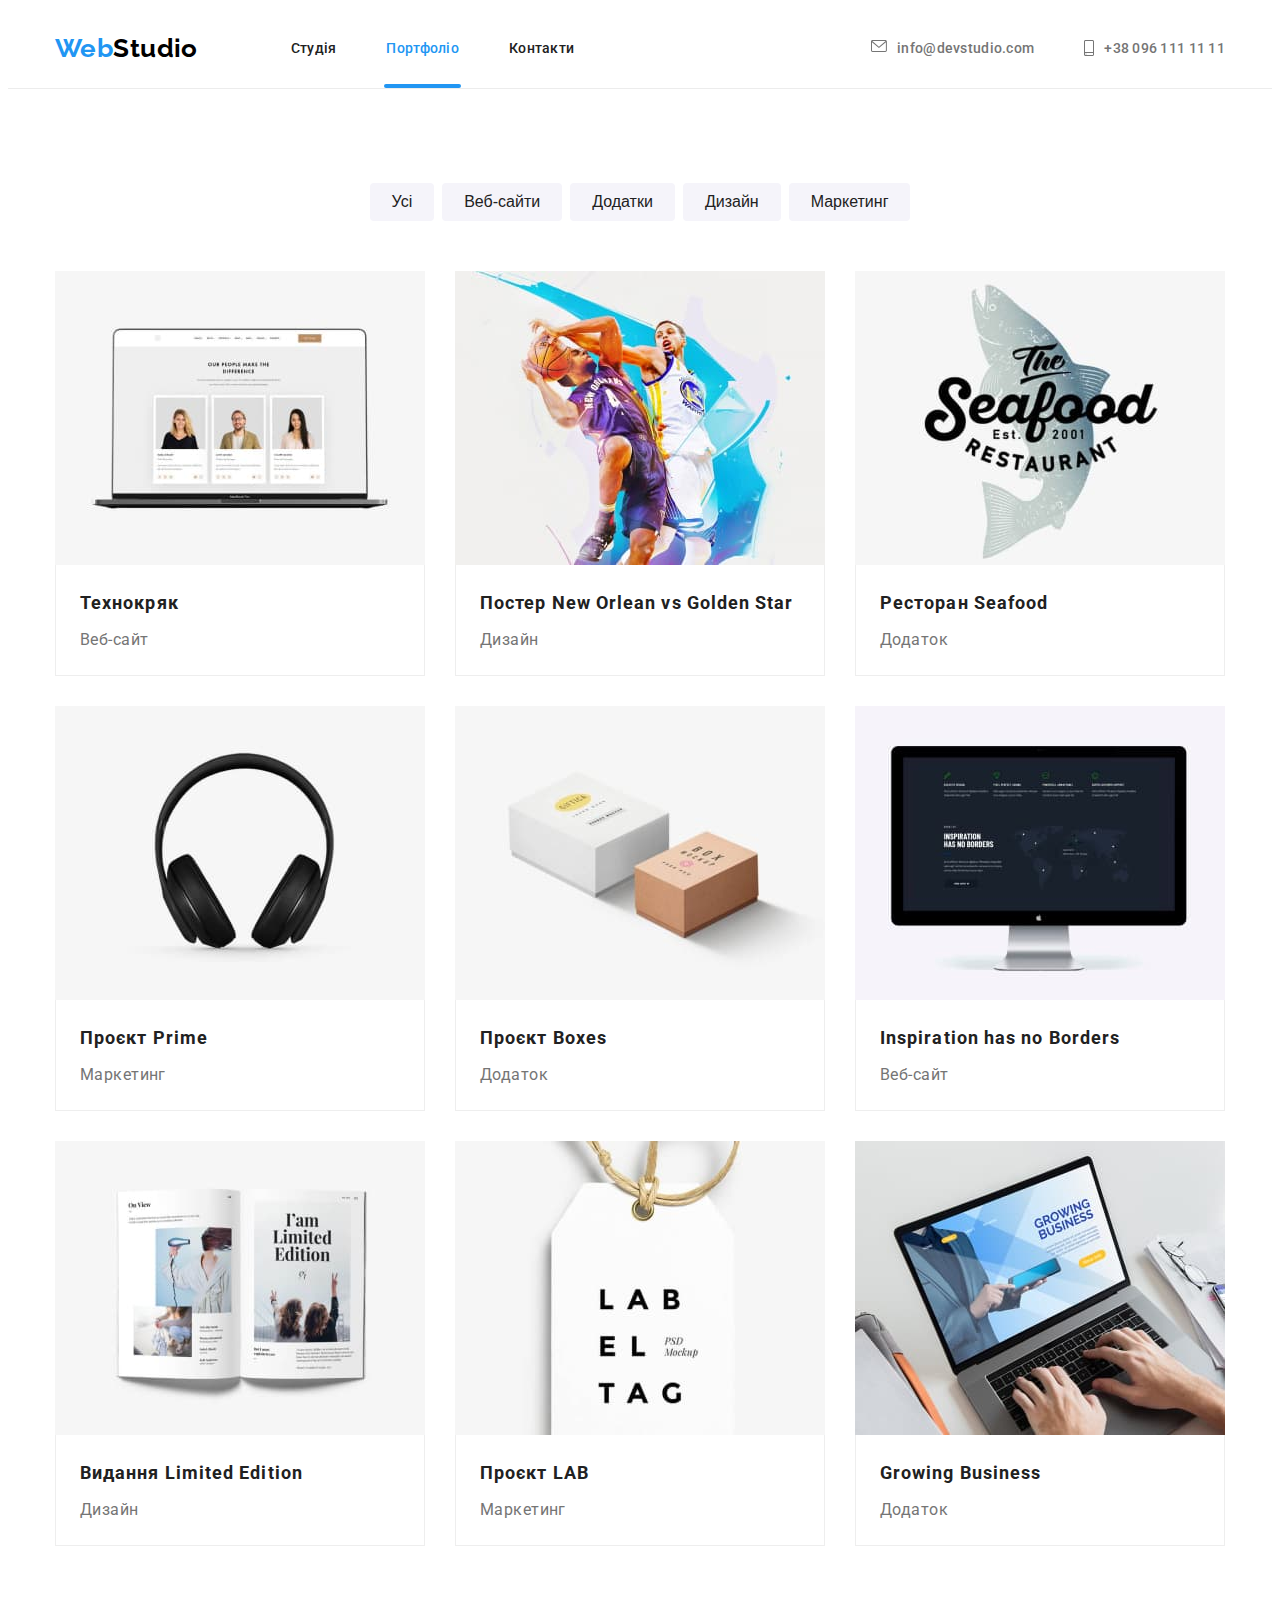
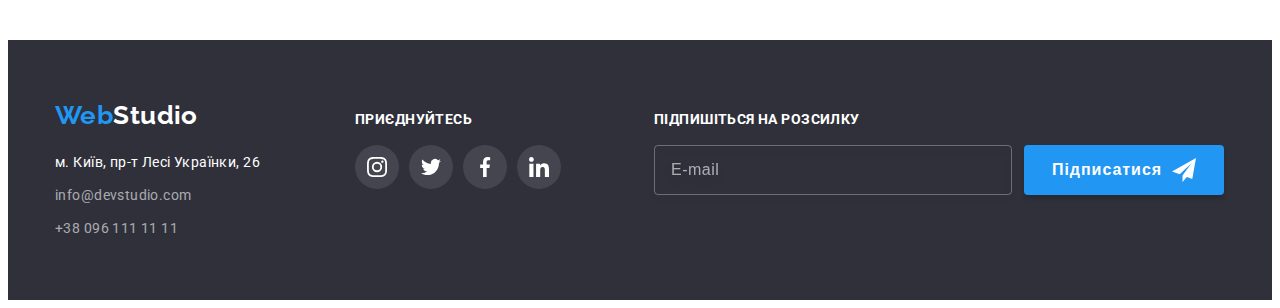
==== portfolio.html @ 44b6f0be "Initial commit" ====
<!DOCTYPE html>
<html lang="uk">
  <head>
    <meta charset="UTF-8" />
    <meta http-equiv="X-UA-Compatible" content="IE=edge" />
    <meta name="viewport" content="width=device-width, initial-scale=1.0" />
    <title>Portfolio</title>
    <link
      rel="stylesheet"
      href="https://cdnjs.cloudflare.com/ajax/libs/modern-normalize/1.1.0/modern-normalize.min.css"
      integrity="sha512-wpPYUAdjBVSE4KJnH1VR1HeZfpl1ub8YT/NKx4PuQ5NmX2tKuGu6U/JRp5y+Y8XG2tV+wKQpNHVUX03MfMFn9Q=="
      crossorigin="anonymous"
      referrerpolicy="no-referrer"
    />
    <link rel="preconnect" href="https://fonts.googleapis.com" />
    <link rel="preconnect" href="https://fonts.gstatic.com" crossorigin />
    <link
      href="https://fonts.googleapis.com/css2?family=Raleway:wght@700&family=Roboto:wght@400;500;700;900&display=swap"
      rel="stylesheet"
    />
    <link rel="stylesheet" href="./css/styles.css" />
  </head>
  <body>
    <header class="header">
      <div class="container header-cont">
        <nav class="nav">
          <a class="logo logo-dark" href="./index.html"
            ><span class="accent-logo">Web</span>Studio</a
          >
          <ul class="list list-nav">
            <li class="item-nav"><a class="link-nav" href="./index.html">Студія</a></li>
            <li class="item-nav">
              <a class="link-nav active-nav" href="./portfolio.html">Портфоліо</a>
            </li>
            <li class="item-nav"><a class="link-nav" href="#">Контакти</a></li>
          </ul>
        </nav>
        <ul class="list list-cont">
          <li class="item-nav">
            <a class="link-cont" href="mailto:info@devstudio.com">
              <svg class="icon-cont-envelope">
                <use href="./images/icons.svg#icon-envelope"></use>
              </svg>
              info@devstudio.com</a
            >
          </li>
          <li class="item-nav">
            <a class="link-cont" href="tel:+380961111111">
              <svg class="icon-cont-smartphone">
                <use href="./images/icons.svg#icon-smartphone"></use></svg
              >+38 096 111 11 11</a
            >
          </li>
        </ul>
      </div>
    </header>
    <main>
      <section class="section portfolio">
        <div class="container">
          <h1 class="visually-hidden">Портфоліо</h1>
          <ul class="list filter">
            <li class="item-filter">
              <button class="filter-bt" type="button">Усі</button>
            </li>
            <li class="item-filter">
              <button class="filter-bt" type="button">Веб-сайти</button>
            </li>
            <li class="item-filter">
              <button class="filter-bt" type="button">Додатки</button>
            </li>
            <li class="item-filter">
              <button class="filter-bt" type="button">Дизайн</button>
            </li>
            <li class="item-filter">
              <button class="filter-bt" type="button">Маркетинг</button>
            </li>
          </ul>
          <ul class="list project">
            <li class="item-project">
              <a href="#" class="link-filter" target="_blank" rel="noopener noreferrer">
                <div class="proj-cont">
                  <img
                    class="img"
                    src="./images/project-1.jpg"
                    alt="Макет Веб-сайту"
                    width="370"
                    height="294"
                  />
                  <div class="overlay-project">
                    <p class="project-text">
                      Ресурс пропонує комплексні пропозиції з різним рівнем функціоналу та сервісів.
                      Все це дозволить відвідувачу отримати вичерпні відомості про компанію чи
                      приватну особу.
                    </p>
                  </div>
                </div>
                <div class="proj-box">
                  <h2 class="project-name">Технокряк</h2>
                  <p class="project-filter">Веб-сайт</p>
                </div>
              </a>
            </li>
            <li class="item-project">
              <a href="#" class="link-filter" target="_blank" rel="noopener noreferrer">
                <div class="proj-cont">
                  <img
                    class="img"
                    src="./images/project-2.jpg"
                    alt="Макет спортивного постеру"
                    width="370"
                    height="294"
                  />
                  <div class="overlay-project">
                    <p class="project-text">
                      Ресурс пропонує комплексні пропозиції з різним рівнем функціоналу та сервісів.
                      Все це дозволить відвідувачу отримати вичерпні відомості про компанію чи
                      приватну особу.
                    </p>
                  </div>
                </div>
                <div class="proj-box">
                  <h2 class="project-name">
                    Постер <span lang="en">New Orlean vs Golden Star</span>
                  </h2>
                  <p class="project-filter">Дизайн</p>
                </div>
              </a>
            </li>
            <li class="item-project">
              <a href="#" class="link-filter" target="_blank" rel="noopener noreferrer">
                <div class="proj-cont">
                  <img
                    class="img"
                    src="./images/project-3.jpg"
                    alt="Макет додатка для ресторану "
                    width="370"
                    height="294"
                  />
                  <div class="overlay-project">
                    <p class="project-text">
                      Ресурс пропонує комплексні пропозиції з різним рівнем функціоналу та сервісів.
                      Все це дозволить відвідувачу отримати вичерпні відомості про компанію чи
                      приватну особу.
                    </p>
                  </div>
                </div>
                <div class="proj-box">
                  <h2 class="project-name">Ресторан <span lang="en">Seafood</span></h2>
                  <p class="project-filter">Додаток</p>
                </div>
              </a>
            </li>
            <li class="item-project">
              <a href="#" class="link-filter" target="_blank" rel="noopener noreferrer">
                <div class="proj-cont">
                  <img
                    class="img"
                    src="./images/project-4.jpg"
                    alt="Макет проекту навушників"
                    width="370"
                    height="294"
                  />
                  <div class="overlay-project">
                    <p class="project-text">
                      Ресурс пропонує комплексні пропозиції з різним рівнем функціоналу та сервісів.
                      Все це дозволить відвідувачу отримати вичерпні відомості про компанію чи
                      приватну особу.
                    </p>
                  </div>
                </div>
                <div class="proj-box">
                  <h2 class="project-name">Проєкт <span lang="en">Prime</span></h2>
                  <p class="project-filter">Маркетинг</p>
                </div>
              </a>
            </li>
            <li class="item-project">
              <a href="#" class="link-filter" target="_blank" rel="noopener noreferrer">
                <div class="proj-cont">
                  <img
                    class="img"
                    src="./images/project-5.jpg"
                    alt="Макет додатка"
                    width="370"
                    height="294"
                  />
                  <div class="overlay-project">
                    <p class="project-text">
                      Ресурс пропонує комплексні пропозиції з різним рівнем функціоналу та сервісів.
                      Все це дозволить відвідувачу отримати вичерпні відомості про компанію чи
                      приватну особу.
                    </p>
                  </div>
                </div>
                <div class="proj-box">
                  <h2 class="project-name">Проєкт <span lang="en">Boxes</span></h2>
                  <p class="project-filter">Додаток</p>
                </div></a
              >
            </li>
            <li class="item-project">
              <a href="#" class="link-filter" target="_blank" rel="noopener noreferrer">
                <div class="proj-cont">
                  <img
                    class="img"
                    src="./images/project-6.jpg"
                    alt="Макет Веб-сайту"
                    width="370"
                    height="294"
                  />
                  <div class="overlay-project">
                    <p class="project-text">
                      Ресурс пропонує комплексні пропозиції з різним рівнем функціоналу та сервісів.
                      Все це дозволить відвідувачу отримати вичерпні відомості про компанію чи
                      приватну особу.
                    </p>
                  </div>
                </div>
                <div class="proj-box">
                  <h2 class="project-name" lang="en">Inspiration has no Borders</h2>
                  <p class="project-filter">Веб-сайт</p>
                </div>
              </a>
            </li>
            <li class="item-project">
              <a href="#" class="link-filter" target="_blank" rel="noopener noreferrer">
                <div class="proj-cont">
                  <img
                    class="img"
                    src="./images/project-7.jpg"
                    alt="Макет дизайну"
                    width="370"
                    height="294"
                  />
                  <div class="overlay-project">
                    <p class="project-text">
                      Ресурс пропонує комплексні пропозиції з різним рівнем функціоналу та сервісів.
                      Все це дозволить відвідувачу отримати вичерпні відомості про компанію чи
                      приватну особу.
                    </p>
                  </div>
                </div>
                <div class="proj-box">
                  <h2 class="project-name">Видання <span lang="en">Limited Edition</span></h2>
                  <p class="project-filter">Дизайн</p>
                </div>
              </a>
            </li>
            <li class="item-project">
              <a href="#" class="link-filter" target="_blank" rel="noopener noreferrer">
                <div class="proj-cont">
                  <img
                    class="img"
                    src="./images/project-8.jpg"
                    alt="Макет проекту"
                    width="370"
                    height="294"
                  />
                  <div class="overlay-project">
                    <p class="project-text">
                      Ресурс пропонує комплексні пропозиції з різним рівнем функціоналу та сервісів.
                      Все це дозволить відвідувачу отримати вичерпні відомості про компанію чи
                      приватну особу.
                    </p>
                  </div>
                </div>
                <div class="proj-box">
                  <h2 class="project-name">Проєкт <span lang="en">LAB</span></h2>
                  <p class="project-filter">Маркетинг</p>
                </div>
              </a>
            </li>
            <li class="item-project">
              <a href="#" class="link-filter" target="_blank" rel="noopener noreferrer">
                <div class="proj-cont">
                  <img
                    class="img"
                    src="./images/project-9.jpg"
                    alt="Макет додатка"
                    width="370"
                    height="294"
                  />
                  <div class="overlay-project">
                    <p class="project-text">
                      Ресурс пропонує комплексні пропозиції з різним рівнем функціоналу та сервісів.
                      Все це дозволить відвідувачу отримати вичерпні відомості про компанію чи
                      приватну особу.
                    </p>
                  </div>
                </div>
                <div class="proj-box">
                  <h2 class="project-name" lang="en">Growing Business</h2>
                  <p class="project-filter">Додаток</p>
                </div>
              </a>
            </li>
          </ul>
        </div>
      </section>
    </main>
    <footer class="footer">
      <div class="container footer-cont">
        <div class="ftr-address-cont">
          <a class="logo logo-white" href="./index.html"
            ><span class="accent-logo">Web</span>Studio</a
          >
          <address class="address">
            <ul class="list list-address">
              <li class="item-address">
                <a
                  class="link-address"
                  href="https://goo.gl/maps/qeLY9MRspjxgZA8L9"
                  target="_blank"
                  rel="noopener noreferrer"
                  >м. Київ, пр-т Лесі Українки, 26</a
                >
              </li>
              <li class="item-address">
                <a class="link-address link-address-cont" href="mailto:info@devstudio.com"
                  >info@devstudio.com</a
                >
              </li>
              <li class="item-address">
                <a class="link-address link-address-cont" href="tel:+380961111111"
                  >+38 096 111 11 11</a
                >
              </li>
            </ul>
          </address>
        </div>

        <div class="ftr-social-cont">
          <p class="ftr-social-title">приєднуйтесь</p>
          <ul class="list ftr-social">
            <li class="ftr-social-item">
              <a
                href="https://www.instagram.com"
                class="ftr-link-social"
                target="_blank"
                rel="noopener noreferrer"
              >
                <svg class="icon-social">
                  <use href="./images/icons.svg#icon-instagram"></use>
                </svg>
              </a>
            </li>
            <li class="ftr-social-item">
              <a
                href="https://twitter.com"
                class="ftr-link-social"
                target="_blank"
                rel="noopener noreferrer"
              >
                <svg class="icon-social">
                  <use href="./images/icons.svg#icon-twitter"></use>
                </svg>
              </a>
            </li>
            <li class="ftr-social-item">
              <a
                href="https://www.facebook.com"
                class="ftr-link-social"
                target="_blank"
                rel="noopener noreferrer"
              >
                <svg class="icon-social">
                  <use href="./images/icons.svg#icon-facebook"></use>
                </svg>
              </a>
            </li>
            <li class="ftr-social-item">
              <a
                href="https://ua.linkedin.com"
                class="ftr-link-social"
                target="_blank"
                rel="noopener noreferrer"
              >
                <svg class="icon-social">
                  <use href="./images/icons.svg#icon-linkedin"></use>
                </svg>
              </a>
            </li>
          </ul>
        </div>
        <div class="ftr-form-box">
          <p class="ftr-social-title">Підпишіться на розсилку</p>
          <form class="ftr-form">
            <label class="ftr-form-label">
              <input class="ftr-input" type="email" name="email" title="Введіть електронну пошту" placeholder="E-mail" required />
            </label>
            <button class="ftr-form-bt" type="submit">
              Підписатися <svg class="icon-ftr-bt">
                <use href="./images/icons.svg#icon-send"></use>
              </svg> </button>
          </form>
        </div>
      </div>
    </footer>
  </body>
</html>
---- css/styles.css ----
:root {
  /*bg color*/
  --background-color-main: #ffffff;
  --background-color-dark: #2f303a;
  --background-color-sect: #f5f4fa;
  --background-color-box: #eeeeee;
  --background-color-bt: #f5f4fa;
  --background-color-bt-accent: #2196f3;
  --background-color-bt-activ: #188ce8;
  --background-color-line: #ececec;
  --background-color-svg: #afb1b8;
  --background-color-social: rgba(255, 255, 255, 0.1);
  --background-color-gradient: rgba(47, 48, 58, 0.4);
  --background-color-overlay: rgba(33, 150, 243, 0.9);
  --background-color-label: rgba(47, 48, 58, 0.8);
  --background-color-backdrop: rgba(0, 0, 0, 0.2);
  --background-color-border: rgba(255, 255, 255, 0.3);

  /*text color*/
  --color-text-main: #757575;
  --color-text-topic: #212121;
  --color-text-hero: #ffffff;
  --color-text-dark: #000000;
  --color-text-accent: #2196f3;
  --color-text-adress: rgba(255, 255, 255, 0.6);
  --color-text-placeholder: rgba(117, 117, 117, 0.5);
  /*fonts*/
  --main-font: 'Roboto', sans-serif;
  --secondary-font: 'Raleway', sans-serif;
}

*,
*::before,
*::after {
  box-sizing: border-box;
}

/*common styles*/

body {
  background: var(--background-color-main);
  color: var(--color-text-main);
  font-family: var(--main-font);
  font-size: 14px;
  letter-spacing: 0.03em;
}
h1,
h2,
h3,
p {
  margin: 0;
}
.list {
  list-style: none;
  margin: 0;
  padding: 0;
}
.visually-hidden {
  position: absolute;
  white-space: nowrap;
  width: 1px;
  height: 1px;
  overflow: hidden;
  border: 0;
  padding: 0;
  clip: rect(0 0 0 0);
  clip-path: inset(50%);
  margin: -1px;
}
.container {
  width: 1200px;
  padding-left: 15px;
  padding-right: 15px;
  margin-left: auto;
  margin-right: auto;
}
.section {
  padding-top: 94px;
  padding-bottom: 94px;
}
img {
  display: block;
  max-width: 100%;
  height: auto;
}

/*logo*/

.logo {
  font-family: var(--secondary-font);
  font-size: 26px;
  font-weight: 700;
  line-height: calc(30 / 26);
  text-decoration: none;
}
.logo-dark {
  margin-right: 93px;

  color: var(--color-text-dark);
}
.logo-white {
  color: var(--color-text-hero);
}
.accent-logo {
  color: var(--color-text-accent);
}
/*header*/
.header {
  border-bottom: 1px solid var(--background-color-line);
}
.header-cont {
  display: flex;
  align-items: center;
  justify-content: space-between;
}
.nav {
  display: flex;
  align-items: center;
}
.list-nav {
  display: flex;
}
.item-nav {
  margin-right: 50px;
}
.item-nav:last-child {
  margin-right: 0;
}
.list-cont {
  display: flex;
  align-items: center;
}
.link-nav {
  display: flex;
  flex-direction: column;
  align-items: center;
  flex-wrap: nowrap;
  padding-top: 32px;
  padding-bottom: 32px;

  transition-property: color;
  transition-duration: 250ms;
  transition-timing-function: cubic-bezier(0.4, 0, 0.2, 1);

  text-decoration: none;
  color: var(--color-text-topic);
  font-weight: 500;
  line-height: calc(16 / 14);
  letter-spacing: 0.02em;
}
.link-nav:hover,
.link-nav:focus {
  color: var(--color-text-accent);
}
.active-nav {
  color: var(--color-text-accent);
  padding-bottom: 0;
}
.active-nav::after {
  content: '';
  width: 106%;
  height: 4px;
  border-radius: 2px;
  background-color: var(--background-color-bt-accent);
  background-size: contain;
  margin-top: 28px;
}

.link-cont {
  display: flex;
  padding-top: 32px;
  padding-bottom: 32px;

  transition-property: color;
  transition-duration: 250ms;
  transition-timing-function: cubic-bezier(0.4, 0, 0.2, 1);

  text-decoration: none;
  color: var(--color-text-main);
  font-weight: 500;
  line-height: calc(16 / 14);
  letter-spacing: 0.02em;
}
.link-cont:hover,
.link-cont:focus {
  color: var(--color-text-accent);
}
.icon-cont-envelope {
  width: 16px;
  height: 12px;
  margin-right: 10px;
  fill: currentColor;
}
.icon-cont-smartphone {
  width: 10px;
  height: 16px;
  margin-right: 10px;
  fill: currentColor;
}

/*footer*/
.footer {
  background-color: var(--background-color-dark);
  padding-top: 60px;
  padding-bottom: 60px;
}
.footer-cont {
  display: flex;
  align-items: baseline;
}
.ftr-address-cont {
  margin-right: 70px;
  width: 230px;
}
.address {
  margin-top: 20px;
}
.item-address {
  margin-bottom: 9px;
}
.item-address:last-child {
  margin-bottom: 0;
}
.link-address {
  transition-property: color;
  transition-duration: 250ms;
  transition-timing-function: cubic-bezier(0.4, 0, 0.2, 1);

  text-decoration: none;
  font-style: normal;
  line-height: calc(24 / 14);
  color: var(--color-text-hero);
}
.link-address-cont {
  color: var(--color-text-adress);
}
.link-address:hover,
.link-address:focus {
  color: var(--color-text-accent);
}

.ftr-social-cont {
  width: 206px;
  margin-right: 93px;
}
.ftr-social-title {
  margin-bottom: 20px;

  color: var(--color-text-hero);
  font-weight: 700;
  font-size: 14px;
  line-height: calc(14 / 16);
  letter-spacing: 0.03em;
  text-transform: uppercase;
}
.ftr-social {
  display: flex;
  flex-wrap: wrap;
  gap: 10px;
  justify-content: center;
}
.ftr-link-social {
  display: block;
  fill: var(--color-text-hero);

  transition-property: background-color;
  transition-duration: 250ms;
  transition-timing-function: cubic-bezier(0.4, 0, 0.2, 1);

  text-decoration: none;
  padding: 12px;
  background-color: var(--background-color-social);
  border-radius: 50%;
  line-height: 0;
}
.ftr-link-social:hover,
.ftr-link-social:focus {
  background-color: var(--background-color-bt-accent);
}

.icon-social {
  width: 20px;
  height: 20px;
}
.ftr-form-box {
  display: flex;
flex-direction: column;
}
.ftr-form {
  display: flex;
  gap: 12px;
}
.ftr-input {
  display: block;
  padding: 15px 16px;
 
  outline:none;

  transition-property: color, border-color;
  transition-duration: 250ms;
  transition-timing-function: cubic-bezier(0.4, 0, 0.2, 1);

width: 358px;
height: 50px;
background-color: transparent;
border: 1px solid var(--background-color-border);
filter: drop-shadow(0px 4px 4px rgba(0, 0, 0, 0.15));
border-radius: 4px;
}
.ftr-input::placeholder {
  font-size: 16px;
  line-height: calc(20 / 16);
  letter-spacing: 0.03em;
    color:var(--color-text-adress);
}
.ftr-form-label:focus-within > .ftr-input {
  color: var(--background-color-bt-accent);
  border-color: var(--background-color-bt-accent);}

.ftr-form-bt {
  display: inline-flex;
  align-items: center;
padding: 10px 28px;

transition-property: background-color;
  transition-duration: 250ms;
  transition-timing-function: cubic-bezier(0.4, 0, 0.2, 1);

  background-color: var(--background-color-bt-accent);
  color: var(--color-text-hero);
  font-weight: 700;
  font-size: 16px;
  line-height: calc(30 / 16);
  letter-spacing: 0.06em;
  box-shadow: 0px 4px 4px rgba(0, 0, 0, 0.15);
  border-radius: 4px;
  border: none;
  cursor: pointer;
}
.icon-ftr-bt {
width: 24px;
height: 24px;
margin-left: 10px;
fill: var(--color-text-hero);
}

.ftr-form-bt:hover,
.ftr-form-bt:focus {
  background-color: var(--background-color-bt-activ);
}

/*studio*/ 

/*section hero*/

.hero {
  background-color: var(--background-color-dark);
  background-image: linear-gradient(
      var(--background-color-gradient),
      var(--background-color-gradient)
    ),
    url(../images/hero.jpg);
  background-size: 1600px;
  background-position: center;
  background-repeat: no-repeat;

  padding-top: 200px;
  padding-bottom: 200px;
}
.hero-cont {
  padding-left: 252px;
  padding-right: 252px;
}
.hero-title {
  width: 696px;
  margin-bottom: 30px;
  margin-left: 0;
  margin-right: 0;

  color: var(--color-text-hero);
  font-weight: 900;
  font-size: 44px;
  line-height: calc(60 / 44);
  text-align: center;
  letter-spacing: 0.06em;
  text-transform: uppercase;
}

.hero-bt {
  display: block;
  padding-left: 32px;
  padding-right: 32px;
  padding-top: 10px;
  padding-bottom: 10px;
  margin-left: auto;
  margin-right: auto;

  transition-property: background-color;
  transition-duration: 250ms;
  transition-timing-function: cubic-bezier(0.4, 0, 0.2, 1);

  background-color: var(--background-color-bt-accent);
  color: var(--color-text-hero);
  font-weight: 700;
  font-size: 16px;
  line-height: calc(30 / 16);
  letter-spacing: 0.06em;
  box-shadow: 0px 4px 4px rgba(0, 0, 0, 0.15);
  border-radius: 4px;
  border: none;
  cursor: pointer;
}
.hero-bt:hover,
.hero-bt:focus {
  background-color: var(--background-color-bt-activ);
}

/*section advantage*/
.advantage-list {
  display: flex;
  flex-wrap: wrap;
  gap: 30px;
}
.advantage-item {
  width: 270px;
}
.advantage-title {
  margin-bottom: 10px;

  color: var(--color-text-topic);
  font-size: 14px;
  font-weight: 700;
  line-height: calc(16 / 14);
  text-transform: uppercase;
}
.advatage-text {
  line-height: calc(24 / 14);
}
.advantage-box {
  display: flex;
  justify-content: center;
  align-items: center;
  width: 100%;
  height: 120px;
  margin-bottom: 30px;

  background-color: var(--background-color-sect);
  border-radius: 4px;
}
.advantage-icon {
  width: 70px;
  height: 70px;
}

/*section work*/

.work {
  padding-top: 0;
}
.work-list {
  display: flex;
  flex-wrap: wrap;
  gap: 30px;
}
.work-item {
  width: 370px;
}
.work-title {
  margin-bottom: 50px;

  color: var(--color-text-topic);
  font-weight: 700;
  font-size: 36px;
  line-height: calc(42 / 36);
  text-align: center;
}
.work-thumb {
  position: relative;
  width: 100%;
  height: 100%;
}

.work-label {
  position: absolute;
  bottom: 0;
  left: 0;
  width: 100%;
  height: 70px;

  padding-top: 27px;
  padding-bottom: 27px;

  background-color: var(--background-color-label);
}
.label-text {
  line-height: calc(16 / 14);
  text-align: center;
  text-transform: uppercase;

  color: var(--color-text-hero);
}

/*section team*/
.team {
  background-color: var(--background-color-sect);
}
.team-title {
  margin-bottom: 50px;
  color: var(--color-text-topic);
  font-weight: 700;
  font-size: 36px;
  line-height: calc(42 / 36);
  text-align: center;
}
.list-team {
  display: flex;
  flex-wrap: wrap;
  gap: 30px;
}

.list-box {
  width: 270px;
  background-color: var(--background-color-main);
  box-shadow: 0px 1px 3px rgba(0, 0, 0, 0.12), 0px 1px 1px rgba(0, 0, 0, 0.14),
    0px 2px 1px rgba(0, 0, 0, 0.2);
  border-radius: 0px 0px 4px 4px;
}
.team-cont {
  padding: 30px;
}
.team-member {
  margin-bottom: 10px;

  color: var(--color-text-topic);
  font-weight: 500;
  font-size: 16px;
  line-height: calc(19 / 16);
  text-align: center;
}
.team-function {
  margin-bottom: 16px;

  font-size: 16px;
  line-height: calc(19 / 16);
  text-align: center;
}
.team-social {
  display: flex;
  flex-wrap: wrap;
  gap: 10px;
  justify-content: center;
}
.link-social {
  display: block;
  fill: var(--background-color-svg);

  transition-property: background-color, fill;
  transition-duration: 250ms;
  transition-timing-function: cubic-bezier(0.4, 0, 0.2, 1);

  text-decoration: none;
  padding: 12px;
  background-color: transparent;
  border-radius: 50%;
  line-height: 0;
}
.link-social:hover,
.link-social:focus {
  fill: var(--color-text-hero);
  background-color: var(--background-color-bt-accent);
}

.icon-social {
  width: 20px;
  height: 20px;
}

/*section client*/
.client-title {
  margin-bottom: 50px;

  color: var(--color-text-topic);
  font-weight: 700;
  font-size: 36px;
  line-height: calc(42 / 36);
  text-align: center;
  letter-spacing: 0.03em;
}
.list-client {
  display: flex;
  flex-wrap: wrap;
  gap: 30px;
}
.client-item {
  width: 170px;
  height: 92px;
}

.link-client {
  display: flex;
  justify-content: center;
  align-items: center;

  fill: var(--background-color-svg);

  transition-property: fill, border-color;
  transition-duration: 250ms;
  transition-timing-function: cubic-bezier(0.4, 0, 0.2, 1);

  width: 100%;
  height: 100%;
  border: 1px solid;
  border-color: var(--background-color-svg);
  border-radius: 4px;
  text-decoration: none;
}
.link-client:hover,
.link-client:focus {
  fill: var(--background-color-bt-accent);
  border-color: var(--background-color-bt-activ);
}
.logo-client {
  width: 106px;
  height: 60px;
}

/*portfolio*/
.filter {
  display: flex;
  justify-content: center;
  margin-bottom: 50px;
}
.item-filter {
  margin-right: 8px;
}

.item-filter:last-child {
  margin-right: 0;
}

.filter-bt {
  padding: 6px 22px;

  transition-property: background-color, color, box-shadow;
  transition-duration: 250ms;
  transition-timing-function: cubic-bezier(0.4, 0, 0.2, 1);

  background-color: var(--background-color-bt);
  color: var(--color-text-topic);
  font-weight: 500;
  font-size: 16px;
  line-height: calc(26 / 16);
  text-align: center;
  border-radius: 4px;
  border: none;
  cursor: pointer;
}
.filter-bt:hover,
.filter-bt:focus {
  background-color: var(--background-color-bt-accent);
  color: var(--color-text-hero);
  box-shadow: 0px 3px 1px rgba(0, 0, 0, 0.1), 0px 1px 2px rgba(0, 0, 0, 0.08),
    0px 2px 2px rgba(0, 0, 0, 0.12);
}

.project {
  display: flex;
  flex-wrap: wrap;
  gap: 30px;
}

.item-project {
  width: 370px;
}
.proj-cont {
  position: relative;
  width: 370px;
  height: 294px;
  overflow: hidden;
}
.overlay-project {
  position: absolute;
  top: 0;
  left: 0;
  width: 100%;
  height: 100%;

  transform: translatey(100%);
  transition-property: transform;
  transition-duration: 250ms;
  transition-timing-function: cubic-bezier(0.4, 0, 0.2, 1);

  padding: 63px 24px;
  background-color: var(--background-color-overlay);
}
.project-text {
  font-size: 18px;
  line-height: calc(28 / 18);
  letter-spacing: 0.03em;
  color: var(--color-text-hero);
}

.proj-box {
  padding: 20px 24px;
  border-left: 1px solid var(--background-color-box);
  border-right: 1px solid var(--background-color-box);
  border-bottom: 1px solid var(--background-color-box);
}

.project-name {
  margin-bottom: 4px;
  color: var(--color-text-topic);
  font-weight: 700;
  font-size: 18px;
  line-height: calc(36 / 18);
  letter-spacing: 0.06em;
}

.project-filter {
  color: var(--color-text-main);
  font-size: 16px;
  line-height: calc(30 / 16);
}
.link-filter {
  display: block;

  transition-property: box-shadow;
  transition-duration: 250ms;
  transition-timing-function: cubic-bezier(0.4, 0, 0.2, 1);

  text-decoration: none;
}
.link-filter:hover,
.link-filter:focus {
  box-shadow: 0px 1px 1px rgba(0, 0, 0, 0.12), 0px 4px 4px rgba(0, 0, 0, 0.06),
    1px 4px 6px rgba(0, 0, 0, 0.16);
}
.link-filter:hover .overlay-project,
.link-filter:focus .overlay-project {
  transform: translatey(0%);
}

/* MODAL */

.backdrop {
  background-color: var(--background-color-backdrop);
  position: fixed;
  top: 0;
  left: 0;
  width: 100%;
  height: 100%;

  transition-property: opacity;
  transition-duration: 250ms;
  transition-timing-function: cubic-bezier(0.4, 0, 0.2, 1);
}

.backdrop.is-hidden {
  opacity: 0;
  pointer-events: none;
}
.modal {

  position: absolute;
  top: 50%;
  left: 50%;
  transform: translate(-50%, -50%);

  padding: 40px;

  width: 528px;
  height: 581px;
  background-color: var(--background-color-main);
  box-shadow: 0px 1px 3px rgba(0, 0, 0, 0.12), 0px 1px 1px rgba(0, 0, 0, 0.14),
    0px 2px 1px rgba(0, 0, 0, 0.2);
  border-radius: 4px;
}
.modal-bt-close {
position: absolute;
top: 8px;
right: 8px;

transition-property: border-color, fill;
transition-duration: 250ms;
transition-timing-function: cubic-bezier(0.4, 0, 0.2, 1);

  padding: 10px;
  line-height: 0;
  background-color: var(--background-color-main);
  border-radius: 50%;
  border: 1px solid var(--background-color-backdrop);
  cursor: pointer;
}
.bt-close {
  width: 11px;
  height: 11px;
}
.modal-bt-close:focus,
.modal-bt-close:hover {
  border-color: var(--background-color-bt-accent);
  fill: var(--background-color-bt-accent);
}

.modal-title {

  margin-bottom: 12px;

color: var(--color-text-topic);
font-weight: 700;
font-size: 20px;
line-height: calc(23 / 20);
text-align: center;
letter-spacing: 0.03em;
}
.modal-label {
  display: flex;
  flex-direction: column;
  position: relative;
  width: 100%;
  height: 100%;
  margin-bottom: 10px;
}
.modal-label:last-child{
  margin-bottom: 0;
}
.form-input {
  margin-bottom: 20px;
}

.modal-text {
  margin-bottom: 4px;
 color:  var(--color-text-main);
font-size: 12px;
line-height: calc(14 / 12);
letter-spacing: 0.01em;
}
.modal-input {

padding: 11px 42px;
width: 448px;
height: 40px;
outline:none;

transition-property: color, border-color;
transition-duration: 250ms;
transition-timing-function: cubic-bezier(0.4, 0, 0.2, 1);

font-family: inherit;
font-size: inherit;
color: var(--color-text-main);
border: 1px solid;
border-color: rgba(33, 33, 33, 0.2);
border-radius: 4px;

}
.modal-icon{
position: absolute;
top: 50%;
  left: 12px;
fill: var(--color-text-dark);  

transition-property: fill;
transition-duration: 250ms;
transition-timing-function: cubic-bezier(0.4, 0, 0.2, 1);
}
.icon-input {
 width: 18px;
height: 18px; 

}
.modal-label:focus-within > .modal-input,
.modal-label:focus-within > .modal-icon,
.modal-label:focus-within > .modal-textarea {
  color: var(--background-color-bt-accent);
  border-color: var(--background-color-bt-accent);
  fill: var(--background-color-bt-accent);
 }
.modal-textarea {
 padding: 12px 16px;
 width: 448px;
  height: 120px;
  resize: none;
  outline:none;

  font-family: inherit;
  font-size: inherit;
  color: var(--color-text-main);
  border: 1px solid rgba(33, 33, 33, 0.2);
  border-radius: 4px;
  }
  .modal-textarea::placeholder {
    color: var(--color-text-placeholder);
    font-size: 12px;
    line-height: calc(14 / 12)
    letter-spacing: 0.01em;
  } 

.modal-label-check {
  display: flex;
  justify-content: center;
  align-items: center;
  width: 100%;
  height: 100%;
  margin-bottom: 30px;
}
.modal-text-checkbox {
  color: var(--color-text-main);
  font-size: 14px;
line-height: calc(24 / 14);
letter-spacing: 0.03em;
}
.hidden-check{
-moz-appearance: none; -webkit-appearance: none; appearance: none;
}
.check {
  display: flex;
  align-items: center;
  justify-content: center;
  align-content: center;

  margin-right: 8px;

  width: 15px;
  height: 16px;

  border: 2px solid var(--color-text-topic);
border-radius: 4px;
}
.icon-check{
  display: block;
  
   width: 16px;
  height: 15px;
  letter-spacing: 0;

}
.check-input:checked + .check {
background-color: var(--background-color-bt-accent);  
background-origin: border-box;
border-color: transparent;
}

.link-checkbox {
  color: var(--color-text-accent);
  font-size: 14px;
line-height: calc(24 / 14);
letter-spacing: 0.03em;
text-decoration-line: underline;
}


.modal-bt{
  display: flex;
  align-items: center;
  text-align: center;
  padding-left: 52px;
  padding-right: 52px;
  padding-top: 10px;
  padding-bottom: 10px; 
  margin-left: auto;
  margin-right: auto;

  transition-property: background-color;
  transition-duration: 250ms;
  transition-timing-function: cubic-bezier(0.4, 0, 0.2, 1);

  background-color: var(--background-color-bt-accent);
  color: var(--color-text-hero);
  font-weight: 700;
  font-size: 16px;
  line-height: calc(30 / 16);
  letter-spacing: 0.06em;
  box-shadow: 0px 4px 4px rgba(0, 0, 0, 0.15);
  border-radius: 4px;
  border: none;
  cursor: pointer;
}  
.modal-bt:focus,
.modal-bt:hover {
  background-color: var(--background-color-bt-activ);
}
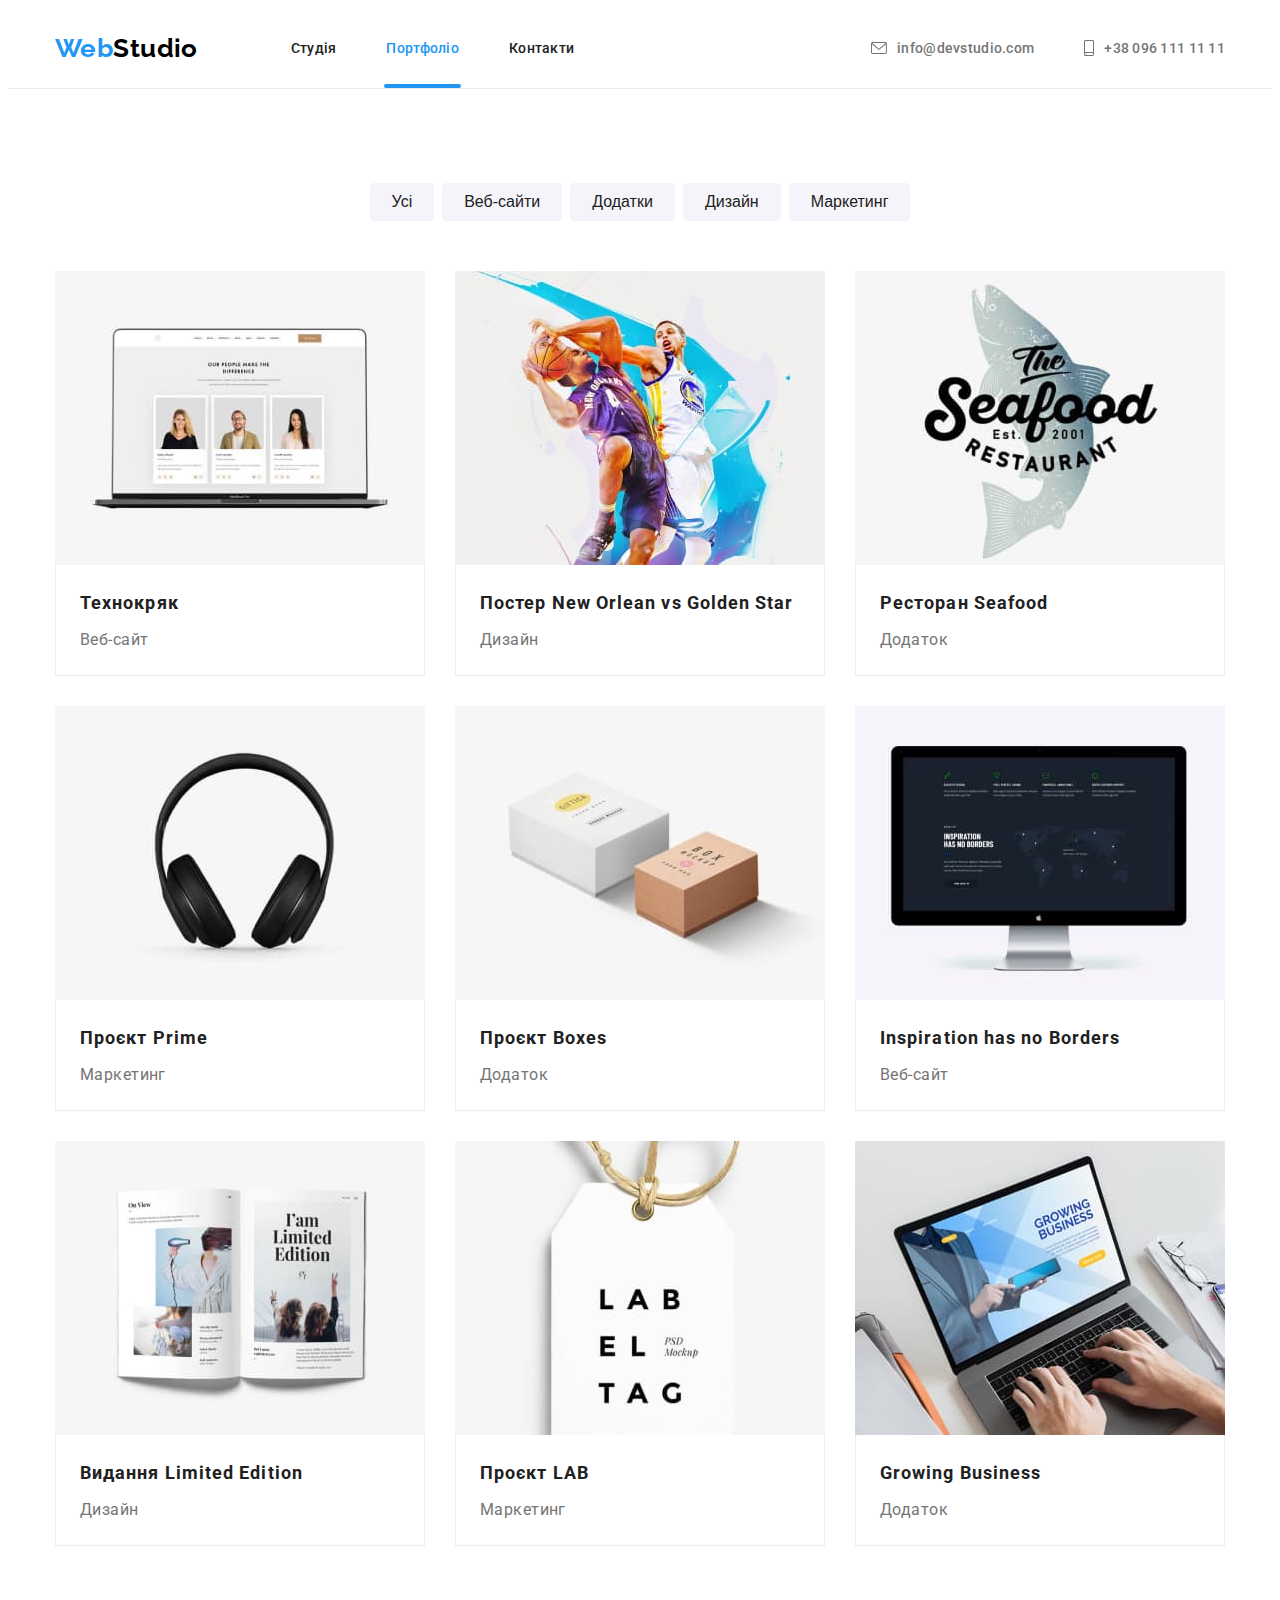
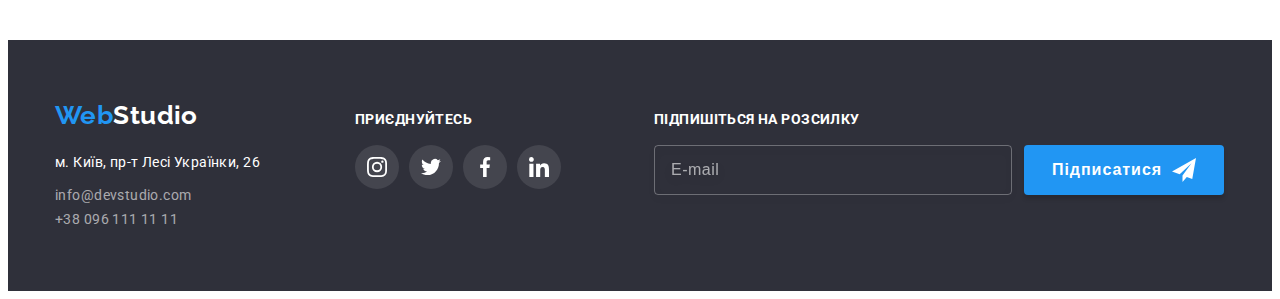
==== commit 85b083bc: "BEM footer" ====
--- a/portfolio.html
+++ b/portfolio.html
@@ -22,34 +22,30 @@
   </head>
   <body>
     <header class="header">
-      <div class="container header-cont">
+      <div class="container header__container">
         <nav class="nav">
-          <a class="logo logo-dark" href="./index.html"
-            ><span class="accent-logo">Web</span>Studio</a
+          <a class="logo header__logo" href="./index.html"
+            ><span class="logo__accent">Web</span>Studio</a
           >
-          <ul class="list list-nav">
-            <li class="item-nav"><a class="link-nav" href="./index.html">Студія</a></li>
-            <li class="item-nav">
-              <a class="link-nav active-nav" href="./portfolio.html">Портфоліо</a>
-            </li>
-            <li class="item-nav"><a class="link-nav" href="#">Контакти</a></li>
+          <ul class="list nav__list">
+            <li class="nav__item"><a class="nav__link" href="./index.html">Студія</a></li>
+            <li class="nav__item"><a class="nav__link nav__link--active" href="./portfolio.html">Портфоліо</a></li>
+            <li class="nav__item"><a class="nav__link" href="#contact">Контакти</a></li>
           </ul>
         </nav>
-        <ul class="list list-cont">
-          <li class="item-nav">
-            <a class="link-cont" href="mailto:info@devstudio.com">
-              <svg class="icon-cont-envelope">
+        <ul class="list header__container">
+          <li class="nav__item">
+            <a class="nav__link nav__link--contact" href="mailto:info@devstudio.com">
+              <svg class="nav__icon--envelope">
                 <use href="./images/icons.svg#icon-envelope"></use>
               </svg>
               info@devstudio.com</a
             >
           </li>
-          <li class="item-nav">
-            <a class="link-cont" href="tel:+380961111111">
-              <svg class="icon-cont-smartphone">
-                <use href="./images/icons.svg#icon-smartphone"></use></svg
-              >+38 096 111 11 11</a
-            >
+          <li class="nav__item">
+            <a class="nav__link nav__link--contact" href="tel:+380961111111">
+              <svg class="nav__icon--smartphone">
+                <use href="./images/icons.svg#icon-smartphone"></use></svg>+38 096 111 11 11</a>
           </li>
         </ul>
       </div>
@@ -299,16 +295,16 @@
       </section>
     </main>
     <footer class="footer">
-      <div class="container footer-cont">
-        <div class="ftr-address-cont">
-          <a class="logo logo-white" href="./index.html"
-            ><span class="accent-logo">Web</span>Studio</a
+      <div class="container footer__container">
+        <div class="footer__container--address">
+          <a class="logo footer__logo" href="./index.html"
+            ><span class="logo__accent">Web</span>Studio</a
           >
-          <address class="address">
-            <ul class="list list-address">
-              <li class="item-address">
+          <address class="address" id="contact">
+            <ul class="list address__list">
+              <li class="address__item">
                 <a
-                  class="link-address"
+                  class="address__link"
                   href="https://goo.gl/maps/qeLY9MRspjxgZA8L9"
                   target="_blank"
                   rel="noopener noreferrer"
@@ -316,12 +312,12 @@
                 >
               </li>
               <li class="item-address">
-                <a class="link-address link-address-cont" href="mailto:info@devstudio.com"
+                <a class="address__link address__link--contact" href="mailto:info@devstudio.com"
                   >info@devstudio.com</a
                 >
               </li>
               <li class="item-address">
-                <a class="link-address link-address-cont" href="tel:+380961111111"
+                <a class="address__link address__link--contact" href="tel:+380961111111"
                   >+38 096 111 11 11</a
                 >
               </li>
@@ -329,69 +325,78 @@
           </address>
         </div>
 
-        <div class="ftr-social-cont">
-          <p class="ftr-social-title">приєднуйтесь</p>
-          <ul class="list ftr-social">
-            <li class="ftr-social-item">
+        <div class="footer__container--social">
+          <p class="footer__container--title">приєднуйтесь</p>
+          <ul class="list social__list">
+            <li class="social__item">
               <a
                 href="https://www.instagram.com"
-                class="ftr-link-social"
+                class="footer__social-link"
                 target="_blank"
                 rel="noopener noreferrer"
               >
-                <svg class="icon-social">
+                <svg class="footer__icon-social">
                   <use href="./images/icons.svg#icon-instagram"></use>
                 </svg>
               </a>
             </li>
-            <li class="ftr-social-item">
+            <li class="social__item">
               <a
                 href="https://twitter.com"
-                class="ftr-link-social"
+                class="footer__social-link"
                 target="_blank"
                 rel="noopener noreferrer"
               >
-                <svg class="icon-social">
+                <svg class="footer__icon-social">
                   <use href="./images/icons.svg#icon-twitter"></use>
                 </svg>
               </a>
             </li>
-            <li class="ftr-social-item">
+            <li class="social__item">
               <a
                 href="https://www.facebook.com"
-                class="ftr-link-social"
+                class="footer__social-link"
                 target="_blank"
                 rel="noopener noreferrer"
               >
-                <svg class="icon-social">
+                <svg class="footer__icon-social">
                   <use href="./images/icons.svg#icon-facebook"></use>
                 </svg>
               </a>
             </li>
-            <li class="ftr-social-item">
+            <li class="social__item">
               <a
                 href="https://ua.linkedin.com"
-                class="ftr-link-social"
+                class="footer__social-link"
                 target="_blank"
                 rel="noopener noreferrer"
               >
-                <svg class="icon-social">
+                <svg class="footer__icon-social">
                   <use href="./images/icons.svg#icon-linkedin"></use>
                 </svg>
               </a>
             </li>
           </ul>
         </div>
-        <div class="ftr-form-box">
-          <p class="ftr-social-title">Підпишіться на розсилку</p>
-          <form class="ftr-form">
-            <label class="ftr-form-label">
-              <input class="ftr-input" type="email" name="email" title="Введіть електронну пошту" placeholder="E-mail" required />
+        <div class="footer__container--form">
+          <p class="footer__container--title">Підпишіться на розсилку</p>
+          <form class="footer__form">
+            <label class="footer__form--label">
+              <input
+                class="footer__form--input"
+                type="email"
+                name="email"
+                title="Введіть електронну пошту"
+                placeholder="E-mail"
+                required
+              />
             </label>
-            <button class="ftr-form-bt" type="submit">
-              Підписатися <svg class="icon-ftr-bt">
+            <button class="footer__button" type="submit">
+              Підписатися
+              <svg class="footer__button--icon">
                 <use href="./images/icons.svg#icon-send"></use>
-              </svg> </button>
+              </svg>
+            </button>
           </form>
         </div>
       </div>
--- a/css/styles.css
+++ b/css/styles.css
@@ -93,22 +93,24 @@
   line-height: calc(30 / 26);
   text-decoration: none;
 }
-.logo-dark {
+.logo__accent {
+  color: var(--color-text-accent);
+}
+.header__logo {
   margin-right: 93px;
 
   color: var(--color-text-dark);
 }
-.logo-white {
+.footer__logo {
   color: var(--color-text-hero);
 }
-.accent-logo {
-  color: var(--color-text-accent);
-}
+
 /*header*/
+
 .header {
   border-bottom: 1px solid var(--background-color-line);
 }
-.header-cont {
+.header__container {
   display: flex;
   align-items: center;
   justify-content: space-between;
@@ -117,20 +119,20 @@
   display: flex;
   align-items: center;
 }
-.list-nav {
-  display: flex;
-}
-.item-nav {
+.nav__list {
+  display: flex;
+}
+.nav__item {
   margin-right: 50px;
 }
-.item-nav:last-child {
+.nav__item:last-child {
   margin-right: 0;
 }
 .list-cont {
   display: flex;
   align-items: center;
 }
-.link-nav {
+.nav__link {
   display: flex;
   flex-direction: column;
   align-items: center;
@@ -138,9 +140,7 @@
   padding-top: 32px;
   padding-bottom: 32px;
 
-  transition-property: color;
-  transition-duration: 250ms;
-  transition-timing-function: cubic-bezier(0.4, 0, 0.2, 1);
+  transition: color 250ms cubic-bezier(0.4, 0, 0.2, 1);
 
   text-decoration: none;
   color: var(--color-text-topic);
@@ -148,15 +148,19 @@
   line-height: calc(16 / 14);
   letter-spacing: 0.02em;
 }
-.link-nav:hover,
-.link-nav:focus {
+.nav__link--contact {
+  flex-direction: row;
+  color: var(--color-text-main);
+}
+.nav__link:hover,
+.nav__link:focus {
   color: var(--color-text-accent);
 }
-.active-nav {
+.nav__link--active {
   color: var(--color-text-accent);
   padding-bottom: 0;
 }
-.active-nav::after {
+.nav__link--active::after {
   content: '';
   width: 106%;
   height: 4px;
@@ -165,33 +169,13 @@
   background-size: contain;
   margin-top: 28px;
 }
-
-.link-cont {
-  display: flex;
-  padding-top: 32px;
-  padding-bottom: 32px;
-
-  transition-property: color;
-  transition-duration: 250ms;
-  transition-timing-function: cubic-bezier(0.4, 0, 0.2, 1);
-
-  text-decoration: none;
-  color: var(--color-text-main);
-  font-weight: 500;
-  line-height: calc(16 / 14);
-  letter-spacing: 0.02em;
-}
-.link-cont:hover,
-.link-cont:focus {
-  color: var(--color-text-accent);
-}
-.icon-cont-envelope {
+.nav__icon--envelope {
   width: 16px;
   height: 12px;
   margin-right: 10px;
   fill: currentColor;
 }
-.icon-cont-smartphone {
+.nav__icon--smartphone {
   width: 10px;
   height: 16px;
   margin-right: 10px;
@@ -199,51 +183,55 @@
 }
 
 /*footer*/
+
 .footer {
   background-color: var(--background-color-dark);
   padding-top: 60px;
   padding-bottom: 60px;
 }
-.footer-cont {
+.footer__container {
   display: flex;
   align-items: baseline;
 }
-.ftr-address-cont {
+.footer__container--address {
   margin-right: 70px;
   width: 230px;
 }
+.footer__container--social {
+  margin-right: 93px;
+  width: 206px;
+}
+.footer__container--form {
+display: flex;
+flex-direction: column;
+}
+
 .address {
   margin-top: 20px;
 }
-.item-address {
+.address__item {
   margin-bottom: 9px;
 }
-.item-address:last-child {
+.address__item:last-child {
   margin-bottom: 0;
 }
-.link-address {
-  transition-property: color;
-  transition-duration: 250ms;
-  transition-timing-function: cubic-bezier(0.4, 0, 0.2, 1);
+.address__link {
+  transition: color 250ms cubic-bezier(0.4, 0, 0.2, 1);
 
   text-decoration: none;
   font-style: normal;
   line-height: calc(24 / 14);
   color: var(--color-text-hero);
 }
-.link-address-cont {
+.address__link--contact {
   color: var(--color-text-adress);
 }
-.link-address:hover,
-.link-address:focus {
+.address__link:hover,
+.address__link:focus {
   color: var(--color-text-accent);
 }
 
-.ftr-social-cont {
-  width: 206px;
-  margin-right: 93px;
-}
-.ftr-social-title {
+.footer__container--title {
   margin-bottom: 20px;
 
   color: var(--color-text-hero);
@@ -253,19 +241,17 @@
   letter-spacing: 0.03em;
   text-transform: uppercase;
 }
-.ftr-social {
+.social__list {
   display: flex;
   flex-wrap: wrap;
   gap: 10px;
   justify-content: center;
 }
-.ftr-link-social {
+.footer__social-link {
   display: block;
   fill: var(--color-text-hero);
 
-  transition-property: background-color;
-  transition-duration: 250ms;
-  transition-timing-function: cubic-bezier(0.4, 0, 0.2, 1);
+  transition: background-color 250ms cubic-bezier(0.4, 0, 0.2, 1);
 
   text-decoration: none;
   padding: 12px;
@@ -273,33 +259,26 @@
   border-radius: 50%;
   line-height: 0;
 }
-.ftr-link-social:hover,
-.ftr-link-social:focus {
+.footer__social-link:hover,
+.footer__social-link:focus {
   background-color: var(--background-color-bt-accent);
 }
-
-.icon-social {
+.footer__icon-social {
   width: 20px;
   height: 20px;
 }
-.ftr-form-box {
-  display: flex;
-flex-direction: column;
-}
-.ftr-form {
+
+.footer__form {
   display: flex;
   gap: 12px;
 }
-.ftr-input {
+.footer__form--input {
   display: block;
   padding: 15px 16px;
- 
+
+  transition: color 250ms cubic-bezier(0.4, 0, 0.2, 1), border-color 250ms cubic-bezier(0.4, 0, 0.2, 1);
+  
   outline:none;
-
-  transition-property: color, border-color;
-  transition-duration: 250ms;
-  transition-timing-function: cubic-bezier(0.4, 0, 0.2, 1);
-
 width: 358px;
 height: 50px;
 background-color: transparent;
@@ -307,24 +286,22 @@
 filter: drop-shadow(0px 4px 4px rgba(0, 0, 0, 0.15));
 border-radius: 4px;
 }
-.ftr-input::placeholder {
+.footer__form--input::placeholder {
   font-size: 16px;
   line-height: calc(20 / 16);
   letter-spacing: 0.03em;
     color:var(--color-text-adress);
 }
-.ftr-form-label:focus-within > .ftr-input {
+.footer__form--label:focus-within > .footer__form--input {
   color: var(--background-color-bt-accent);
   border-color: var(--background-color-bt-accent);}
 
-.ftr-form-bt {
+.footer__button {
   display: inline-flex;
   align-items: center;
 padding: 10px 28px;
 
-transition-property: background-color;
-  transition-duration: 250ms;
-  transition-timing-function: cubic-bezier(0.4, 0, 0.2, 1);
+transition: background-color 250ms cubic-bezier(0.4, 0, 0.2, 1);
 
   background-color: var(--background-color-bt-accent);
   color: var(--color-text-hero);
@@ -337,15 +314,14 @@
   border: none;
   cursor: pointer;
 }
-.icon-ftr-bt {
+.footer__button--icon {
 width: 24px;
 height: 24px;
 margin-left: 10px;
 fill: var(--color-text-hero);
 }
-
-.ftr-form-bt:hover,
-.ftr-form-bt:focus {
+.footer__button:hover,
+.footer__button:focus {
   background-color: var(--background-color-bt-activ);
 }
 
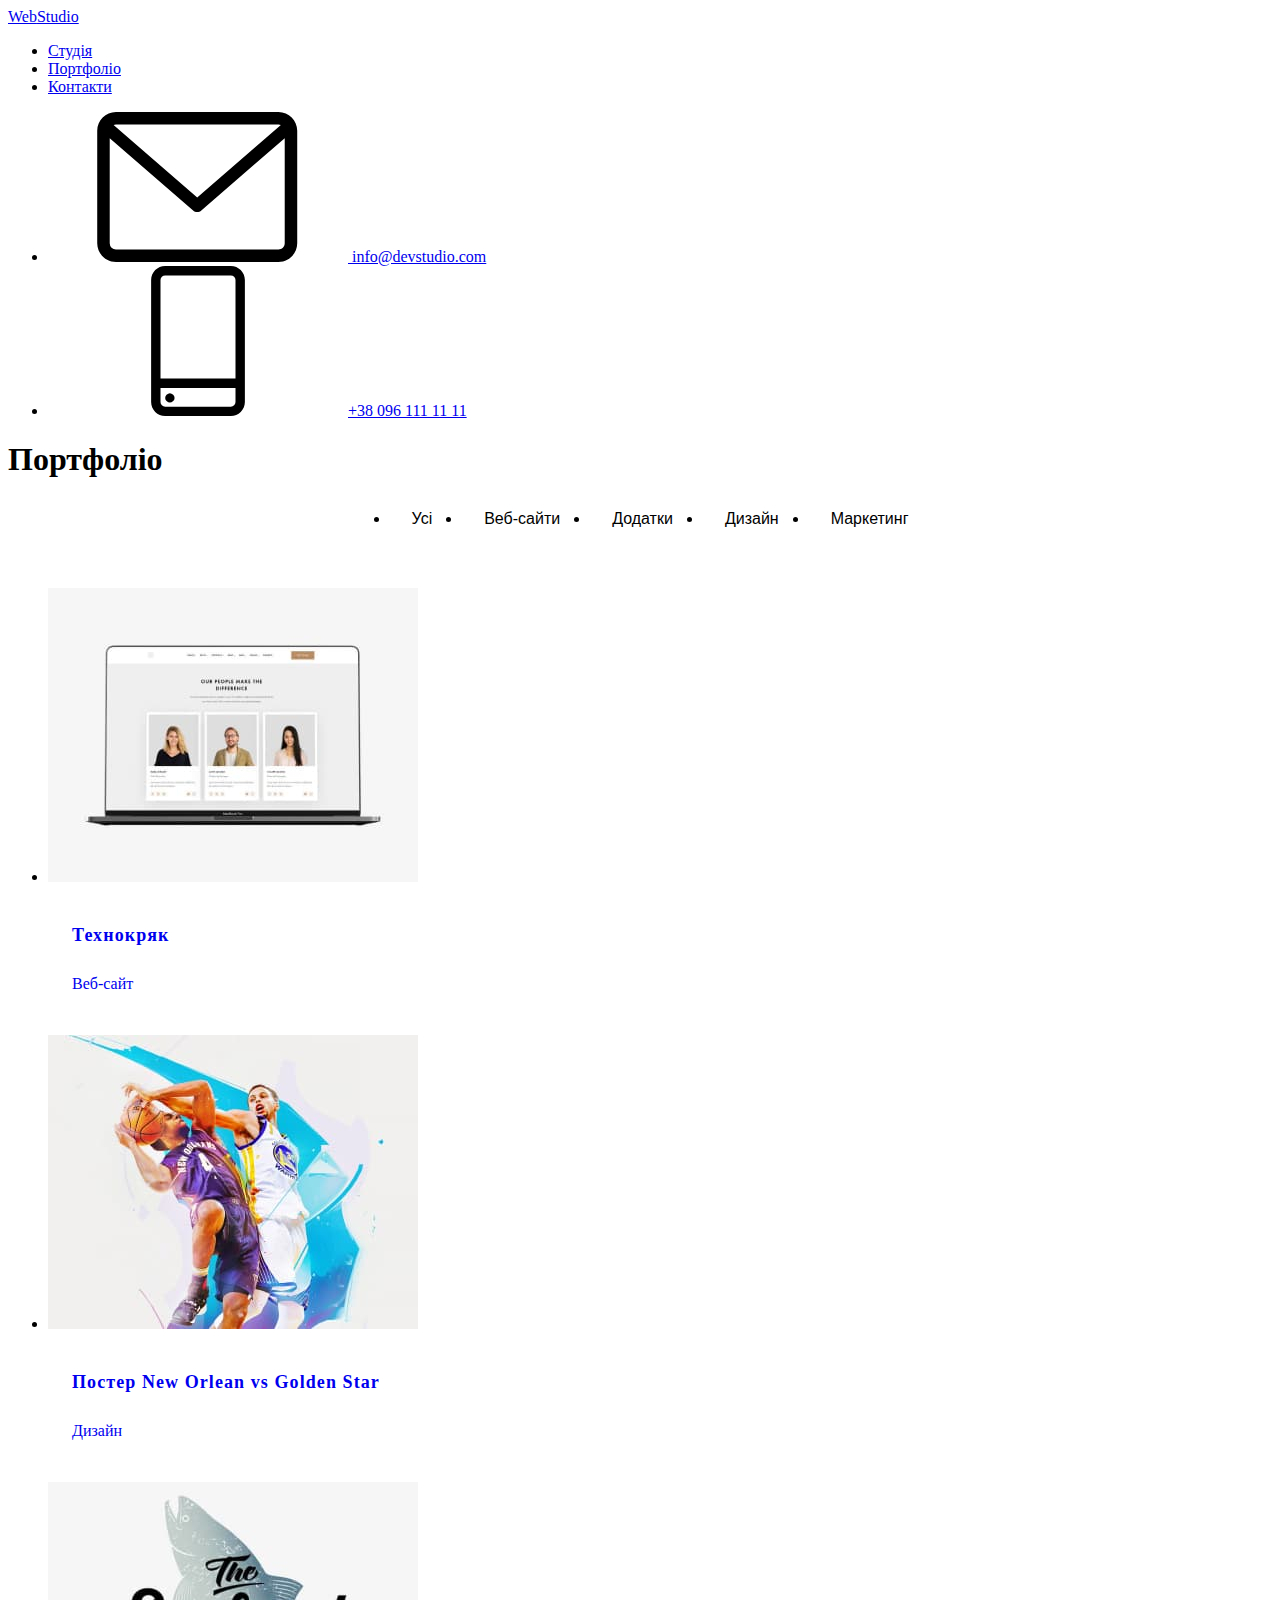
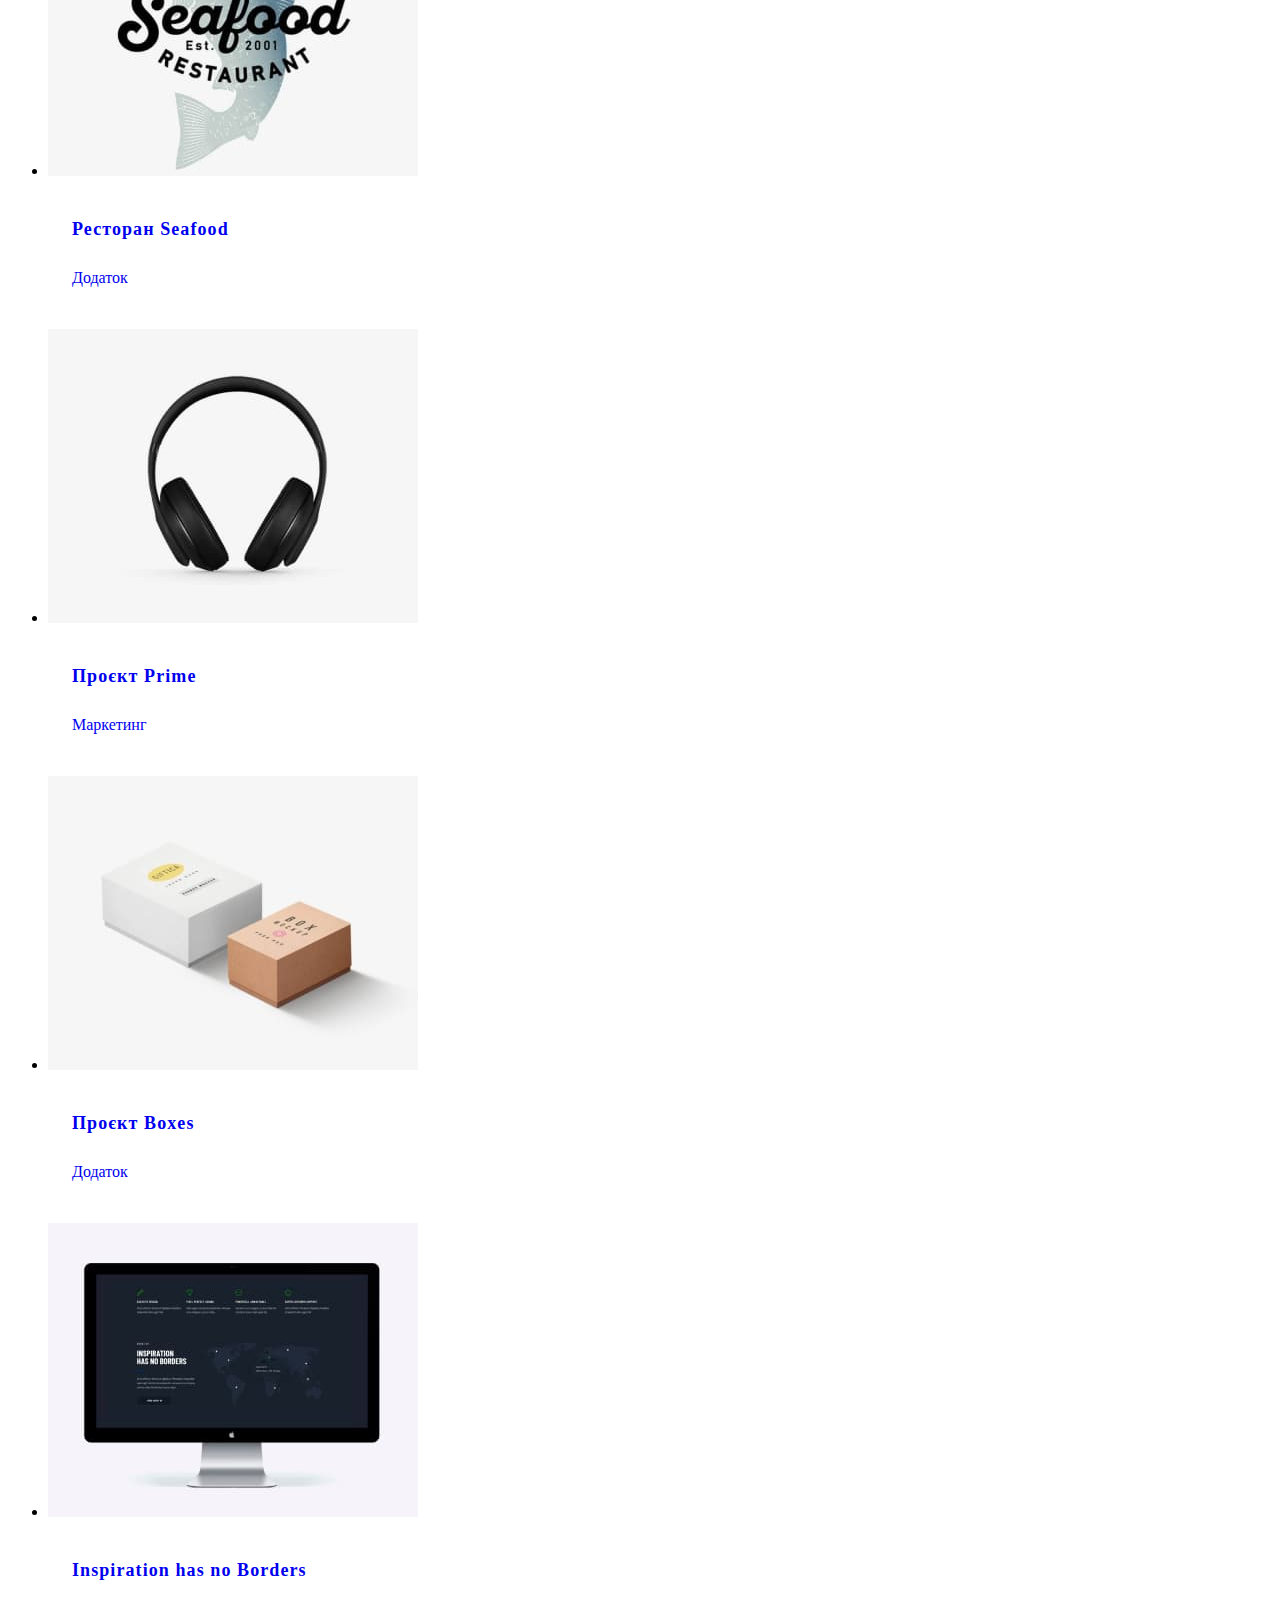
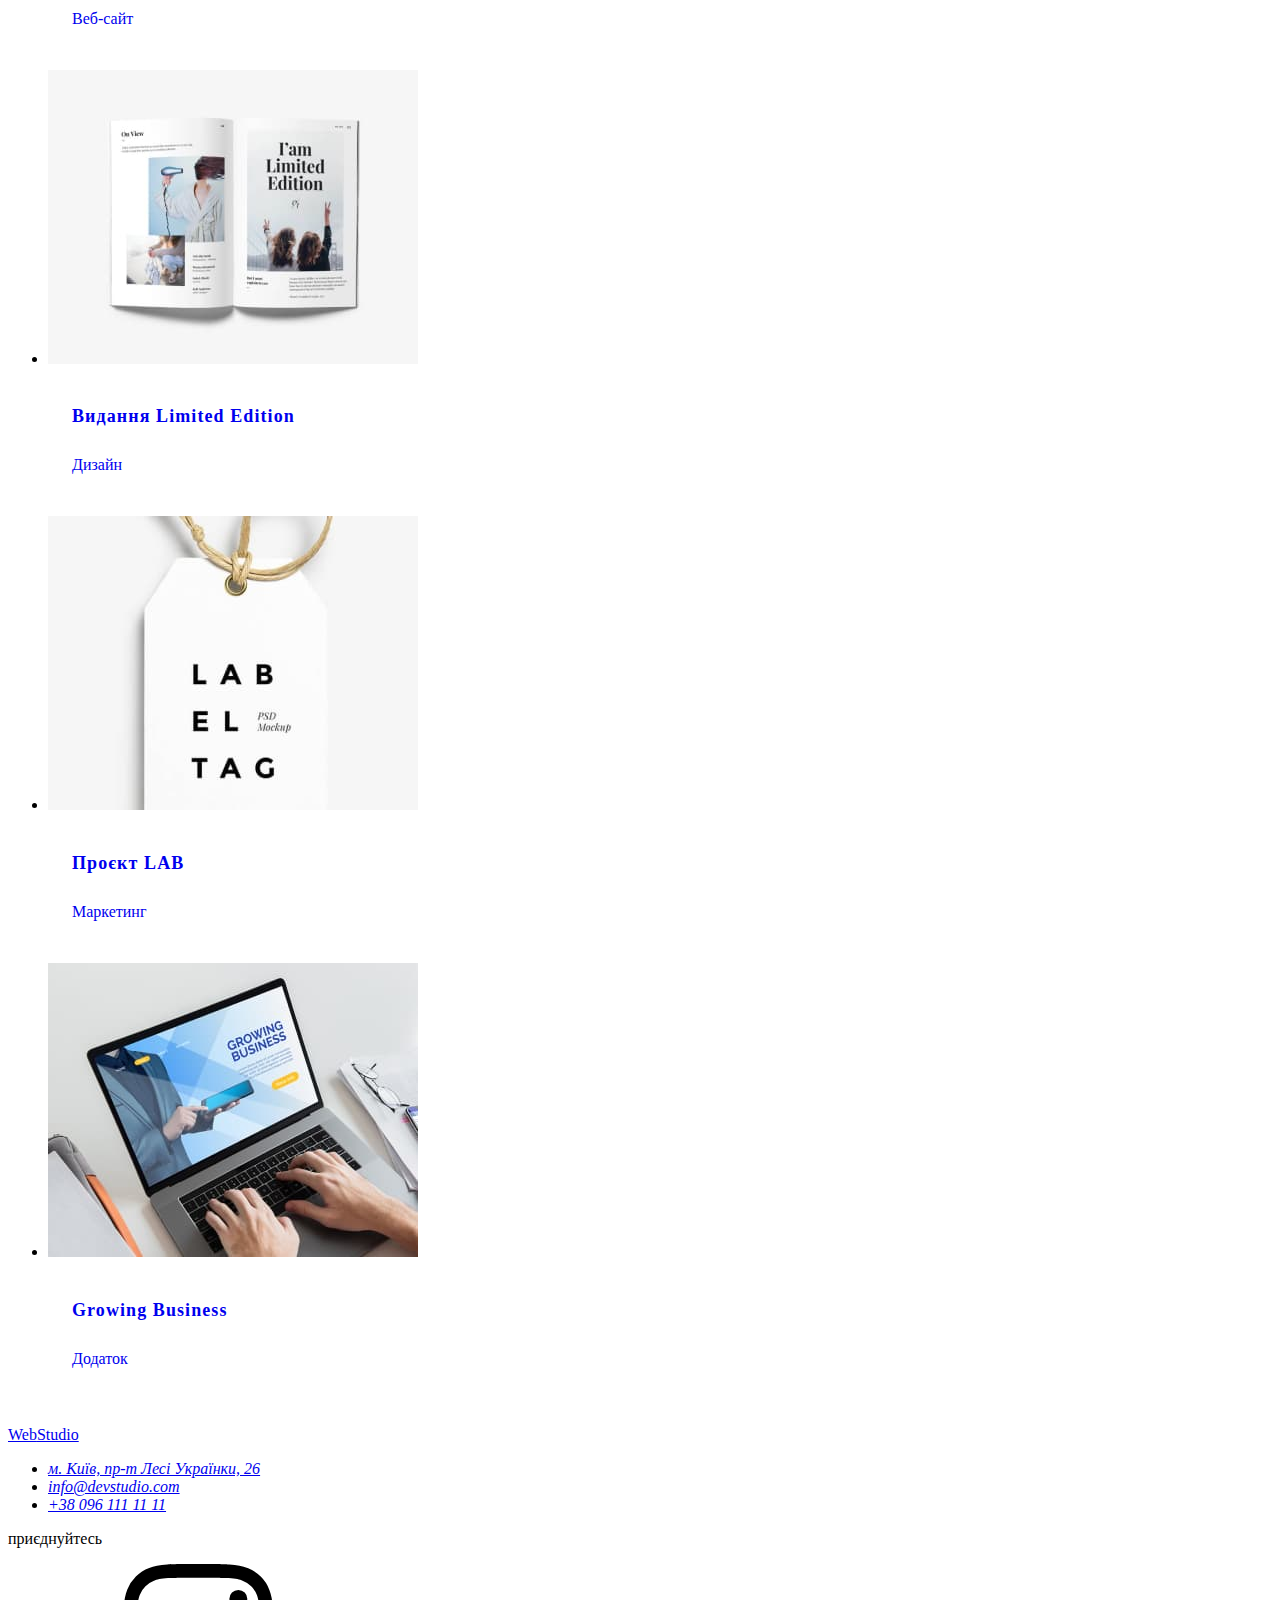
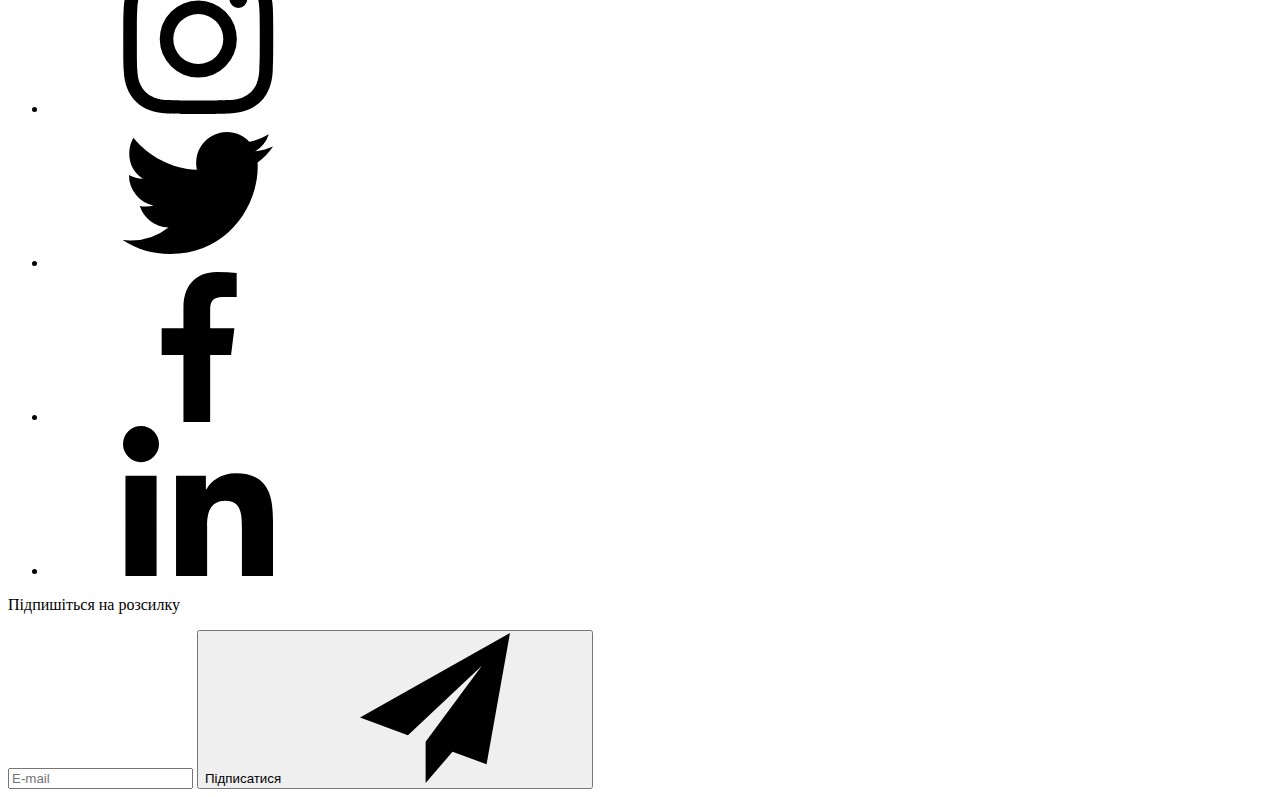
==== commit 25791e8d: "scss - header+footer" ====
--- a/portfolio.html
+++ b/portfolio.html
@@ -24,12 +24,14 @@
     <header class="header">
       <div class="container header__container">
         <nav class="nav">
-          <a class="logo header__logo" href="./index.html"
+          <a class="logo logo--header" href="./index.html"
             ><span class="logo__accent">Web</span>Studio</a
           >
           <ul class="list nav__list">
             <li class="nav__item"><a class="nav__link" href="./index.html">Студія</a></li>
-            <li class="nav__item"><a class="nav__link nav__link--active" href="./portfolio.html">Портфоліо</a></li>
+            <li class="nav__item">
+              <a class="nav__link nav__link--active" href="./portfolio.html">Портфоліо</a>
+            </li>
             <li class="nav__item"><a class="nav__link" href="#contact">Контакти</a></li>
           </ul>
         </nav>
@@ -45,7 +47,9 @@
           <li class="nav__item">
             <a class="nav__link nav__link--contact" href="tel:+380961111111">
               <svg class="nav__icon--smartphone">
-                <use href="./images/icons.svg#icon-smartphone"></use></svg>+38 096 111 11 11</a>
+                <use href="./images/icons.svg#icon-smartphone"></use></svg
+              >+38 096 111 11 11</a
+            >
           </li>
         </ul>
       </div>
@@ -55,26 +59,26 @@
         <div class="container">
           <h1 class="visually-hidden">Портфоліо</h1>
           <ul class="list filter">
-            <li class="item-filter">
-              <button class="filter-bt" type="button">Усі</button>
-            </li>
-            <li class="item-filter">
-              <button class="filter-bt" type="button">Веб-сайти</button>
-            </li>
-            <li class="item-filter">
-              <button class="filter-bt" type="button">Додатки</button>
-            </li>
-            <li class="item-filter">
-              <button class="filter-bt" type="button">Дизайн</button>
-            </li>
-            <li class="item-filter">
-              <button class="filter-bt" type="button">Маркетинг</button>
+            <li class="filter__item">
+              <button class="filter__button" type="button">Усі</button>
+            </li>
+            <li class="filter__item">
+              <button class="filter__button" type="button">Веб-сайти</button>
+            </li>
+            <li class="filter__item">
+              <button class="filter__button" type="button">Додатки</button>
+            </li>
+            <li class="filter__item">
+              <button class="filter__button" type="button">Дизайн</button>
+            </li>
+            <li class="filter__item">
+              <button class="filter__button" type="button">Маркетинг</button>
             </li>
           </ul>
-          <ul class="list project">
-            <li class="item-project">
-              <a href="#" class="link-filter" target="_blank" rel="noopener noreferrer">
-                <div class="proj-cont">
+          <ul class="list grid">
+            <li class="grid__item--project">
+              <a href="#" class="project__link" target="_blank" rel="noopener noreferrer">
+                <div class="project__container">
                   <img
                     class="img"
                     src="./images/project-1.jpg"
@@ -82,23 +86,23 @@
                     width="370"
                     height="294"
                   />
-                  <div class="overlay-project">
-                    <p class="project-text">
-                      Ресурс пропонує комплексні пропозиції з різним рівнем функціоналу та сервісів.
-                      Все це дозволить відвідувачу отримати вичерпні відомості про компанію чи
-                      приватну особу.
-                    </p>
-                  </div>
-                </div>
-                <div class="proj-box">
-                  <h2 class="project-name">Технокряк</h2>
-                  <p class="project-filter">Веб-сайт</p>
-                </div>
-              </a>
-            </li>
-            <li class="item-project">
-              <a href="#" class="link-filter" target="_blank" rel="noopener noreferrer">
-                <div class="proj-cont">
+                  <div class="overlay">
+                    <p class="overlay__text">
+                      Ресурс пропонує комплексні пропозиції з різним рівнем функціоналу та сервісів.
+                      Все це дозволить відвідувачу отримати вичерпні відомості про компанію чи
+                      приватну особу.
+                    </p>
+                  </div>
+                </div>
+                <div class="project__box">
+                  <h2 class="project__name">Технокряк</h2>
+                  <p class="project__filter">Веб-сайт</p>
+                </div>
+              </a>
+            </li>
+            <li class="grid__item--project">
+              <a href="#" class="project__link" target="_blank" rel="noopener noreferrer">
+                <div class="project__container">
                   <img
                     class="img"
                     src="./images/project-2.jpg"
@@ -106,25 +110,25 @@
                     width="370"
                     height="294"
                   />
-                  <div class="overlay-project">
-                    <p class="project-text">
-                      Ресурс пропонує комплексні пропозиції з різним рівнем функціоналу та сервісів.
-                      Все це дозволить відвідувачу отримати вичерпні відомості про компанію чи
-                      приватну особу.
-                    </p>
-                  </div>
-                </div>
-                <div class="proj-box">
-                  <h2 class="project-name">
+                  <div class="overlay">
+                    <p class="overlay__text">
+                      Ресурс пропонує комплексні пропозиції з різним рівнем функціоналу та сервісів.
+                      Все це дозволить відвідувачу отримати вичерпні відомості про компанію чи
+                      приватну особу.
+                    </p>
+                  </div>
+                </div>
+                <div class="project__box">
+                  <h2 class="project__name">
                     Постер <span lang="en">New Orlean vs Golden Star</span>
                   </h2>
-                  <p class="project-filter">Дизайн</p>
-                </div>
-              </a>
-            </li>
-            <li class="item-project">
-              <a href="#" class="link-filter" target="_blank" rel="noopener noreferrer">
-                <div class="proj-cont">
+                  <p class="project__filter">Дизайн</p>
+                </div>
+              </a>
+            </li>
+            <li class="grid__item--project">
+              <a href="#" class="project__link" target="_blank" rel="noopener noreferrer">
+                <div class="project__container">
                   <img
                     class="img"
                     src="./images/project-3.jpg"
@@ -132,23 +136,23 @@
                     width="370"
                     height="294"
                   />
-                  <div class="overlay-project">
-                    <p class="project-text">
-                      Ресурс пропонує комплексні пропозиції з різним рівнем функціоналу та сервісів.
-                      Все це дозволить відвідувачу отримати вичерпні відомості про компанію чи
-                      приватну особу.
-                    </p>
-                  </div>
-                </div>
-                <div class="proj-box">
-                  <h2 class="project-name">Ресторан <span lang="en">Seafood</span></h2>
-                  <p class="project-filter">Додаток</p>
-                </div>
-              </a>
-            </li>
-            <li class="item-project">
-              <a href="#" class="link-filter" target="_blank" rel="noopener noreferrer">
-                <div class="proj-cont">
+                  <div class="overlay">
+                    <p class="overlay__text">
+                      Ресурс пропонує комплексні пропозиції з різним рівнем функціоналу та сервісів.
+                      Все це дозволить відвідувачу отримати вичерпні відомості про компанію чи
+                      приватну особу.
+                    </p>
+                  </div>
+                </div>
+                <div class="project__box">
+                  <h2 class="project__name">Ресторан <span lang="en">Seafood</span></h2>
+                  <p class="project__filter">Додаток</p>
+                </div>
+              </a>
+            </li>
+            <li class="grid__item--project">
+              <a href="#" class="project__link" target="_blank" rel="noopener noreferrer">
+                <div class="project__container">
                   <img
                     class="img"
                     src="./images/project-4.jpg"
@@ -156,23 +160,23 @@
                     width="370"
                     height="294"
                   />
-                  <div class="overlay-project">
-                    <p class="project-text">
-                      Ресурс пропонує комплексні пропозиції з різним рівнем функціоналу та сервісів.
-                      Все це дозволить відвідувачу отримати вичерпні відомості про компанію чи
-                      приватну особу.
-                    </p>
-                  </div>
-                </div>
-                <div class="proj-box">
-                  <h2 class="project-name">Проєкт <span lang="en">Prime</span></h2>
-                  <p class="project-filter">Маркетинг</p>
-                </div>
-              </a>
-            </li>
-            <li class="item-project">
-              <a href="#" class="link-filter" target="_blank" rel="noopener noreferrer">
-                <div class="proj-cont">
+                  <div class="overlay">
+                    <p class="overlay__text">
+                      Ресурс пропонує комплексні пропозиції з різним рівнем функціоналу та сервісів.
+                      Все це дозволить відвідувачу отримати вичерпні відомості про компанію чи
+                      приватну особу.
+                    </p>
+                  </div>
+                </div>
+                <div class="project__box">
+                  <h2 class="project__name">Проєкт <span lang="en">Prime</span></h2>
+                  <p class="project__filter">Маркетинг</p>
+                </div>
+              </a>
+            </li>
+            <li class="grid__item--project">
+              <a href="#" class="project__link" target="_blank" rel="noopener noreferrer">
+                <div class="project__container">
                   <img
                     class="img"
                     src="./images/project-5.jpg"
@@ -180,23 +184,23 @@
                     width="370"
                     height="294"
                   />
-                  <div class="overlay-project">
-                    <p class="project-text">
-                      Ресурс пропонує комплексні пропозиції з різним рівнем функціоналу та сервісів.
-                      Все це дозволить відвідувачу отримати вичерпні відомості про компанію чи
-                      приватну особу.
-                    </p>
-                  </div>
-                </div>
-                <div class="proj-box">
-                  <h2 class="project-name">Проєкт <span lang="en">Boxes</span></h2>
-                  <p class="project-filter">Додаток</p>
+                  <div class="overlay">
+                    <p class="overlay__text">
+                      Ресурс пропонує комплексні пропозиції з різним рівнем функціоналу та сервісів.
+                      Все це дозволить відвідувачу отримати вичерпні відомості про компанію чи
+                      приватну особу.
+                    </p>
+                  </div>
+                </div>
+                <div class="project__box">
+                  <h2 class="project__name">Проєкт <span lang="en">Boxes</span></h2>
+                  <p class="project__filter">Додаток</p>
                 </div></a
               >
             </li>
-            <li class="item-project">
-              <a href="#" class="link-filter" target="_blank" rel="noopener noreferrer">
-                <div class="proj-cont">
+            <li class="grid__item--project">
+              <a href="#" class="project__link" target="_blank" rel="noopener noreferrer">
+                <div class="project__container">
                   <img
                     class="img"
                     src="./images/project-6.jpg"
@@ -204,23 +208,23 @@
                     width="370"
                     height="294"
                   />
-                  <div class="overlay-project">
-                    <p class="project-text">
-                      Ресурс пропонує комплексні пропозиції з різним рівнем функціоналу та сервісів.
-                      Все це дозволить відвідувачу отримати вичерпні відомості про компанію чи
-                      приватну особу.
-                    </p>
-                  </div>
-                </div>
-                <div class="proj-box">
-                  <h2 class="project-name" lang="en">Inspiration has no Borders</h2>
-                  <p class="project-filter">Веб-сайт</p>
-                </div>
-              </a>
-            </li>
-            <li class="item-project">
-              <a href="#" class="link-filter" target="_blank" rel="noopener noreferrer">
-                <div class="proj-cont">
+                  <div class="overlay">
+                    <p class="overlay__text">
+                      Ресурс пропонує комплексні пропозиції з різним рівнем функціоналу та сервісів.
+                      Все це дозволить відвідувачу отримати вичерпні відомості про компанію чи
+                      приватну особу.
+                    </p>
+                  </div>
+                </div>
+                <div class="project__box">
+                  <h2 class="project__name" lang="en">Inspiration has no Borders</h2>
+                  <p class="project__filter">Веб-сайт</p>
+                </div>
+              </a>
+            </li>
+            <li class="grid__item--project">
+              <a href="#" class="project__link" target="_blank" rel="noopener noreferrer">
+                <div class="project__container">
                   <img
                     class="img"
                     src="./images/project-7.jpg"
@@ -228,23 +232,23 @@
                     width="370"
                     height="294"
                   />
-                  <div class="overlay-project">
-                    <p class="project-text">
-                      Ресурс пропонує комплексні пропозиції з різним рівнем функціоналу та сервісів.
-                      Все це дозволить відвідувачу отримати вичерпні відомості про компанію чи
-                      приватну особу.
-                    </p>
-                  </div>
-                </div>
-                <div class="proj-box">
-                  <h2 class="project-name">Видання <span lang="en">Limited Edition</span></h2>
-                  <p class="project-filter">Дизайн</p>
-                </div>
-              </a>
-            </li>
-            <li class="item-project">
-              <a href="#" class="link-filter" target="_blank" rel="noopener noreferrer">
-                <div class="proj-cont">
+                  <div class="overlay">
+                    <p class="overlay__text">
+                      Ресурс пропонує комплексні пропозиції з різним рівнем функціоналу та сервісів.
+                      Все це дозволить відвідувачу отримати вичерпні відомості про компанію чи
+                      приватну особу.
+                    </p>
+                  </div>
+                </div>
+                <div class="project__box">
+                  <h2 class="project__name">Видання <span lang="en">Limited Edition</span></h2>
+                  <p class="project__filter">Дизайн</p>
+                </div>
+              </a>
+            </li>
+            <li class="grid__item--project">
+              <a href="#" class="project__link" target="_blank" rel="noopener noreferrer">
+                <div class="project__container">
                   <img
                     class="img"
                     src="./images/project-8.jpg"
@@ -252,23 +256,23 @@
                     width="370"
                     height="294"
                   />
-                  <div class="overlay-project">
-                    <p class="project-text">
-                      Ресурс пропонує комплексні пропозиції з різним рівнем функціоналу та сервісів.
-                      Все це дозволить відвідувачу отримати вичерпні відомості про компанію чи
-                      приватну особу.
-                    </p>
-                  </div>
-                </div>
-                <div class="proj-box">
-                  <h2 class="project-name">Проєкт <span lang="en">LAB</span></h2>
-                  <p class="project-filter">Маркетинг</p>
-                </div>
-              </a>
-            </li>
-            <li class="item-project">
-              <a href="#" class="link-filter" target="_blank" rel="noopener noreferrer">
-                <div class="proj-cont">
+                  <div class="overlay">
+                    <p class="overlay__text">
+                      Ресурс пропонує комплексні пропозиції з різним рівнем функціоналу та сервісів.
+                      Все це дозволить відвідувачу отримати вичерпні відомості про компанію чи
+                      приватну особу.
+                    </p>
+                  </div>
+                </div>
+                <div class="project__box">
+                  <h2 class="project__name">Проєкт <span lang="en">LAB</span></h2>
+                  <p class="project__filter">Маркетинг</p>
+                </div>
+              </a>
+            </li>
+            <li class="grid__item--project">
+              <a href="#" class="project__link" target="_blank" rel="noopener noreferrer">
+                <div class="project__container">
                   <img
                     class="img"
                     src="./images/project-9.jpg"
@@ -276,17 +280,17 @@
                     width="370"
                     height="294"
                   />
-                  <div class="overlay-project">
-                    <p class="project-text">
-                      Ресурс пропонує комплексні пропозиції з різним рівнем функціоналу та сервісів.
-                      Все це дозволить відвідувачу отримати вичерпні відомості про компанію чи
-                      приватну особу.
-                    </p>
-                  </div>
-                </div>
-                <div class="proj-box">
-                  <h2 class="project-name" lang="en">Growing Business</h2>
-                  <p class="project-filter">Додаток</p>
+                  <div class="overlay">
+                    <p class="overlay__text">
+                      Ресурс пропонує комплексні пропозиції з різним рівнем функціоналу та сервісів.
+                      Все це дозволить відвідувачу отримати вичерпні відомості про компанію чи
+                      приватну особу.
+                    </p>
+                  </div>
+                </div>
+                <div class="project__box">
+                  <h2 class="project__name" lang="en">Growing Business</h2>
+                  <p class="project__filter">Додаток</p>
                 </div>
               </a>
             </li>
@@ -297,7 +301,7 @@
     <footer class="footer">
       <div class="container footer__container">
         <div class="footer__container--address">
-          <a class="logo footer__logo" href="./index.html"
+          <a class="logo logo--footer" href="./index.html"
             ><span class="logo__accent">Web</span>Studio</a
           >
           <address class="address" id="contact">
@@ -327,15 +331,15 @@
 
         <div class="footer__container--social">
           <p class="footer__container--title">приєднуйтесь</p>
-          <ul class="list social__list">
+          <ul class="list social">
             <li class="social__item">
               <a
                 href="https://www.instagram.com"
-                class="footer__social-link"
+                class="social__link"
                 target="_blank"
                 rel="noopener noreferrer"
               >
-                <svg class="footer__icon-social">
+                <svg class="icon--social">
                   <use href="./images/icons.svg#icon-instagram"></use>
                 </svg>
               </a>
@@ -343,11 +347,11 @@
             <li class="social__item">
               <a
                 href="https://twitter.com"
-                class="footer__social-link"
+                class="social__link"
                 target="_blank"
                 rel="noopener noreferrer"
               >
-                <svg class="footer__icon-social">
+                <svg class="icon--social">
                   <use href="./images/icons.svg#icon-twitter"></use>
                 </svg>
               </a>
@@ -355,11 +359,11 @@
             <li class="social__item">
               <a
                 href="https://www.facebook.com"
-                class="footer__social-link"
+                class="social__link"
                 target="_blank"
                 rel="noopener noreferrer"
               >
-                <svg class="footer__icon-social">
+                <svg class="icon--social">
                   <use href="./images/icons.svg#icon-facebook"></use>
                 </svg>
               </a>
@@ -367,11 +371,11 @@
             <li class="social__item">
               <a
                 href="https://ua.linkedin.com"
-                class="footer__social-link"
+                class="social__link"
                 target="_blank"
                 rel="noopener noreferrer"
               >
-                <svg class="footer__icon-social">
+                <svg class="icon--social">
                   <use href="./images/icons.svg#icon-linkedin"></use>
                 </svg>
               </a>
@@ -380,10 +384,10 @@
         </div>
         <div class="footer__container--form">
           <p class="footer__container--title">Підпишіться на розсилку</p>
-          <form class="footer__form">
-            <label class="footer__form--label">
+          <form class="form-ftr">
+            <label class="form-ftr__label">
               <input
-                class="footer__form--input"
+                class="form-ftr__input"
                 type="email"
                 name="email"
                 title="Введіть електронну пошту"
@@ -391,9 +395,9 @@
                 required
               />
             </label>
-            <button class="footer__button" type="submit">
+            <button class="button button--ftr" type="submit">
               Підписатися
-              <svg class="footer__button--icon">
+              <svg class="icon--send">
                 <use href="./images/icons.svg#icon-send"></use>
               </svg>
             </button>
--- a/css/styles.css
+++ b/css/styles.css
@@ -1,5 +1,5 @@
-:root {
-  /*bg color*/
+/* :root {
+
   --background-color-main: #ffffff;
   --background-color-dark: #2f303a;
   --background-color-sect: #f5f4fa;
@@ -16,7 +16,7 @@
   --background-color-backdrop: rgba(0, 0, 0, 0.2);
   --background-color-border: rgba(255, 255, 255, 0.3);
 
-  /*text color*/
+
   --color-text-main: #757575;
   --color-text-topic: #212121;
   --color-text-hero: #ffffff;
@@ -24,27 +24,27 @@
   --color-text-accent: #2196f3;
   --color-text-adress: rgba(255, 255, 255, 0.6);
   --color-text-placeholder: rgba(117, 117, 117, 0.5);
-  /*fonts*/
+
   --main-font: 'Roboto', sans-serif;
   --secondary-font: 'Raleway', sans-serif;
-}
-
-*,
+} */
+
+/* *,
 *::before,
 *::after {
   box-sizing: border-box;
-}
+} */
 
 /*common styles*/
 
-body {
+/* body {
   background: var(--background-color-main);
   color: var(--color-text-main);
   font-family: var(--main-font);
   font-size: 14px;
   letter-spacing: 0.03em;
-}
-h1,
+} */
+/* h1,
 h2,
 h3,
 p {
@@ -54,8 +54,8 @@
   list-style: none;
   margin: 0;
   padding: 0;
-}
-.visually-hidden {
+} */
+/* .visually-hidden {
   position: absolute;
   white-space: nowrap;
   width: 1px;
@@ -66,8 +66,8 @@
   clip: rect(0 0 0 0);
   clip-path: inset(50%);
   margin: -1px;
-}
-.container {
+} */
+/* .container {
   width: 1200px;
   padding-left: 15px;
   padding-right: 15px;
@@ -78,15 +78,29 @@
   padding-top: 94px;
   padding-bottom: 94px;
 }
+.section__heading {
+  margin-bottom: 50px;
+  color: var(--color-text-topic);
+  font-weight: 700;
+  font-size: 36px;
+  line-height: calc(42 / 36);
+  text-align: center;
+}
 img {
   display: block;
   max-width: 100%;
   height: auto;
 }
+.grid {
+  display: flex;
+  flex-wrap: wrap;
+  gap: 30px;
+} */
+
 
 /*logo*/
 
-.logo {
+/* .logo {
   font-family: var(--secondary-font);
   font-size: 26px;
   font-weight: 700;
@@ -103,19 +117,19 @@
 }
 .footer__logo {
   color: var(--color-text-hero);
-}
+} */
 
 /*header*/
 
-.header {
+/* .header {
   border-bottom: 1px solid var(--background-color-line);
 }
 .header__container {
   display: flex;
   align-items: center;
   justify-content: space-between;
-}
-.nav {
+} */
+/* .nav {
   display: flex;
   align-items: center;
 }
@@ -180,11 +194,11 @@
   height: 16px;
   margin-right: 10px;
   fill: currentColor;
-}
+} */
 
 /*footer*/
 
-.footer {
+/* .footer {
   background-color: var(--background-color-dark);
   padding-top: 60px;
   padding-bottom: 60px;
@@ -204,8 +218,8 @@
 .footer__container--form {
 display: flex;
 flex-direction: column;
-}
-
+} */
+/* 
 .address {
   margin-top: 20px;
 }
@@ -229,9 +243,9 @@
 .address__link:hover,
 .address__link:focus {
   color: var(--color-text-accent);
-}
-
-.footer__container--title {
+} */
+
+/* .footer__container--title {
   margin-bottom: 20px;
 
   color: var(--color-text-hero);
@@ -240,8 +254,8 @@
   line-height: calc(14 / 16);
   letter-spacing: 0.03em;
   text-transform: uppercase;
-}
-.social__list {
+} */
+/* .social__list {
   display: flex;
   flex-wrap: wrap;
   gap: 10px;
@@ -262,13 +276,13 @@
 .footer__social-link:hover,
 .footer__social-link:focus {
   background-color: var(--background-color-bt-accent);
-}
-.footer__icon-social {
+} */
+/* .footer__icon-social {
   width: 20px;
   height: 20px;
-}
-
-.footer__form {
+} */
+
+/* .footer__form {
   display: flex;
   gap: 12px;
 }
@@ -294,9 +308,10 @@
 }
 .footer__form--label:focus-within > .footer__form--input {
   color: var(--background-color-bt-accent);
-  border-color: var(--background-color-bt-accent);}
-
-.footer__button {
+  border-color: var(--background-color-bt-accent);} */
+
+   /* може переіменувати у button--footer */
+/* .footer__button {
   display: inline-flex;
   align-items: center;
 padding: 10px 28px;
@@ -313,17 +328,17 @@
   border-radius: 4px;
   border: none;
   cursor: pointer;
-}
-.footer__button--icon {
+} */
+/* .footer__button--icon {
 width: 24px;
 height: 24px;
 margin-left: 10px;
 fill: var(--color-text-hero);
-}
-.footer__button:hover,
+} */
+/* .footer__button:hover,
 .footer__button:focus {
   background-color: var(--background-color-bt-activ);
-}
+} */
 
 /*studio*/ 
 
@@ -343,11 +358,11 @@
   padding-top: 200px;
   padding-bottom: 200px;
 }
-.hero-cont {
+.hero__container {
   padding-left: 252px;
   padding-right: 252px;
 }
-.hero-title {
+.hero__title {
   width: 696px;
   margin-bottom: 30px;
   margin-left: 0;
@@ -362,7 +377,7 @@
   text-transform: uppercase;
 }
 
-.hero-bt {
+/* .button--hero {
   display: block;
   padding-left: 32px;
   padding-right: 32px;
@@ -386,21 +401,32 @@
   border: none;
   cursor: pointer;
 }
-.hero-bt:hover,
-.hero-bt:focus {
+.button--hero:hover,
+.button--hero:focus {
   background-color: var(--background-color-bt-activ);
-}
+} */
 
 /*section advantage*/
-.advantage-list {
-  display: flex;
-  flex-wrap: wrap;
-  gap: 30px;
-}
-.advantage-item {
+
+.grid__item--advantage {
   width: 270px;
 }
-.advantage-title {
+.advantage__card {
+  display: flex;
+  justify-content: center;
+  align-items: center;
+  width: 100%;
+  height: 120px;
+  margin-bottom: 30px;
+
+  background-color: var(--background-color-sect);
+  border-radius: 4px;
+}
+.advantage__icon {
+  width: 70px;
+  height: 70px;
+}
+.advantage__title {
   margin-bottom: 10px;
 
   color: var(--color-text-topic);
@@ -409,23 +435,8 @@
   line-height: calc(16 / 14);
   text-transform: uppercase;
 }
-.advatage-text {
+.advatage__text {
   line-height: calc(24 / 14);
-}
-.advantage-box {
-  display: flex;
-  justify-content: center;
-  align-items: center;
-  width: 100%;
-  height: 120px;
-  margin-bottom: 30px;
-
-  background-color: var(--background-color-sect);
-  border-radius: 4px;
-}
-.advantage-icon {
-  width: 70px;
-  height: 70px;
 }
 
 /*section work*/
@@ -433,30 +444,15 @@
 .work {
   padding-top: 0;
 }
-.work-list {
-  display: flex;
-  flex-wrap: wrap;
-  gap: 30px;
-}
-.work-item {
+.grid__item--work {
   width: 370px;
 }
-.work-title {
-  margin-bottom: 50px;
-
-  color: var(--color-text-topic);
-  font-weight: 700;
-  font-size: 36px;
-  line-height: calc(42 / 36);
-  text-align: center;
-}
-.work-thumb {
+.work__card {
   position: relative;
   width: 100%;
   height: 100%;
 }
-
-.work-label {
+.work__label {
   position: absolute;
   bottom: 0;
   left: 0;
@@ -468,7 +464,7 @@
 
   background-color: var(--background-color-label);
 }
-.label-text {
+.work__text {
   line-height: calc(16 / 14);
   text-align: center;
   text-transform: uppercase;
@@ -480,31 +476,17 @@
 .team {
   background-color: var(--background-color-sect);
 }
-.team-title {
-  margin-bottom: 50px;
-  color: var(--color-text-topic);
-  font-weight: 700;
-  font-size: 36px;
-  line-height: calc(42 / 36);
-  text-align: center;
-}
-.list-team {
-  display: flex;
-  flex-wrap: wrap;
-  gap: 30px;
-}
-
-.list-box {
+.grid__item--team {
   width: 270px;
   background-color: var(--background-color-main);
   box-shadow: 0px 1px 3px rgba(0, 0, 0, 0.12), 0px 1px 1px rgba(0, 0, 0, 0.14),
     0px 2px 1px rgba(0, 0, 0, 0.2);
   border-radius: 0px 0px 4px 4px;
 }
-.team-cont {
+.team__container {
   padding: 30px;
 }
-.team-member {
+.team__member {
   margin-bottom: 10px;
 
   color: var(--color-text-topic);
@@ -513,26 +495,24 @@
   line-height: calc(19 / 16);
   text-align: center;
 }
-.team-function {
+.team__function {
   margin-bottom: 16px;
 
   font-size: 16px;
   line-height: calc(19 / 16);
   text-align: center;
 }
-.team-social {
+.grid--social {
   display: flex;
   flex-wrap: wrap;
   gap: 10px;
   justify-content: center;
 }
-.link-social {
+.team__link--social {
   display: block;
   fill: var(--background-color-svg);
 
-  transition-property: background-color, fill;
-  transition-duration: 250ms;
-  transition-timing-function: cubic-bezier(0.4, 0, 0.2, 1);
+  transition: background-color 250ms cubic-bezier(0.4, 0, 0.2, 1), fill 250ms cubic-bezier(0.4, 0, 0.2, 1);
 
   text-decoration: none;
   padding: 12px;
@@ -540,62 +520,44 @@
   border-radius: 50%;
   line-height: 0;
 }
-.link-social:hover,
-.link-social:focus {
+.team__link--social:hover,
+.team__link--social:focus {
   fill: var(--color-text-hero);
   background-color: var(--background-color-bt-accent);
 }
-
-.icon-social {
+/* .icon--social
+.team__icon--social {
   width: 20px;
   height: 20px;
-}
+} */
 
 /*section client*/
-.client-title {
-  margin-bottom: 50px;
-
-  color: var(--color-text-topic);
-  font-weight: 700;
-  font-size: 36px;
-  line-height: calc(42 / 36);
-  text-align: center;
-  letter-spacing: 0.03em;
-}
-.list-client {
-  display: flex;
-  flex-wrap: wrap;
-  gap: 30px;
-}
-.client-item {
+
+.grid__item--client {
   width: 170px;
   height: 92px;
 }
-
-.link-client {
+.client__link {
   display: flex;
   justify-content: center;
   align-items: center;
 
-  fill: var(--background-color-svg);
-
-  transition-property: fill, border-color;
-  transition-duration: 250ms;
-  transition-timing-function: cubic-bezier(0.4, 0, 0.2, 1);
+  transition: fill 250ms cubic-bezier(0.4, 0, 0.2, 1), border-color 250ms cubic-bezier(0.4, 0, 0.2, 1);
 
   width: 100%;
   height: 100%;
+  fill: var(--background-color-svg);
   border: 1px solid;
   border-color: var(--background-color-svg);
   border-radius: 4px;
   text-decoration: none;
 }
-.link-client:hover,
-.link-client:focus {
+.client__link:hover,
+.client__link:focus {
   fill: var(--background-color-bt-accent);
   border-color: var(--background-color-bt-activ);
 }
-.logo-client {
+.client__logo {
   width: 106px;
   height: 60px;
 }
@@ -606,20 +568,16 @@
   justify-content: center;
   margin-bottom: 50px;
 }
-.item-filter {
+.filter__item {
   margin-right: 8px;
 }
-
-.item-filter:last-child {
+.filter__item:last-child {
   margin-right: 0;
 }
-
-.filter-bt {
+.filter__button {
   padding: 6px 22px;
 
-  transition-property: background-color, color, box-shadow;
-  transition-duration: 250ms;
-  transition-timing-function: cubic-bezier(0.4, 0, 0.2, 1);
+  transition: background-color 250ms cubic-bezier(0.4, 0, 0.2, 1), color 250ms cubic-bezier(0.4, 0, 0.2, 1), box-shadow 250ms cubic-bezier(0.4, 0, 0.2, 1);
 
   background-color: var(--background-color-bt);
   color: var(--color-text-topic);
@@ -631,30 +589,39 @@
   border: none;
   cursor: pointer;
 }
-.filter-bt:hover,
-.filter-bt:focus {
+.filter__button:hover,
+.filter__button:focus {
   background-color: var(--background-color-bt-accent);
   color: var(--color-text-hero);
   box-shadow: 0px 3px 1px rgba(0, 0, 0, 0.1), 0px 1px 2px rgba(0, 0, 0, 0.08),
     0px 2px 2px rgba(0, 0, 0, 0.12);
 }
-
-.project {
-  display: flex;
-  flex-wrap: wrap;
-  gap: 30px;
-}
-
-.item-project {
+.grid__item--project {
   width: 370px;
 }
-.proj-cont {
+.project__link {
+  display: block;
+
+  transition: box-shadow 250ms cubic-bezier(0.4, 0, 0.2, 1);
+
+  text-decoration: none;
+}
+.project__link:hover,
+.project__link:focus {
+  box-shadow: 0px 1px 1px rgba(0, 0, 0, 0.12), 0px 4px 4px rgba(0, 0, 0, 0.06),
+    1px 4px 6px rgba(0, 0, 0, 0.16);
+}
+.project__link:hover .overlay,
+.project__link:focus .overlay {
+  transform: translatey(0%);
+}
+.project__container {
   position: relative;
   width: 370px;
   height: 294px;
   overflow: hidden;
 }
-.overlay-project {
+.overlay {
   position: absolute;
   top: 0;
   left: 0;
@@ -662,28 +629,24 @@
   height: 100%;
 
   transform: translatey(100%);
-  transition-property: transform;
-  transition-duration: 250ms;
-  transition-timing-function: cubic-bezier(0.4, 0, 0.2, 1);
+  transition: transform 250ms cubic-bezier(0.4, 0, 0.2, 1);
 
   padding: 63px 24px;
   background-color: var(--background-color-overlay);
 }
-.project-text {
+.overlay__text {
   font-size: 18px;
   line-height: calc(28 / 18);
   letter-spacing: 0.03em;
   color: var(--color-text-hero);
 }
-
-.proj-box {
+.project__box {
   padding: 20px 24px;
   border-left: 1px solid var(--background-color-box);
   border-right: 1px solid var(--background-color-box);
   border-bottom: 1px solid var(--background-color-box);
 }
-
-.project-name {
+.project__name {
   margin-bottom: 4px;
   color: var(--color-text-topic);
   font-weight: 700;
@@ -691,29 +654,10 @@
   line-height: calc(36 / 18);
   letter-spacing: 0.06em;
 }
-
-.project-filter {
+.project__filter {
   color: var(--color-text-main);
   font-size: 16px;
   line-height: calc(30 / 16);
-}
-.link-filter {
-  display: block;
-
-  transition-property: box-shadow;
-  transition-duration: 250ms;
-  transition-timing-function: cubic-bezier(0.4, 0, 0.2, 1);
-
-  text-decoration: none;
-}
-.link-filter:hover,
-.link-filter:focus {
-  box-shadow: 0px 1px 1px rgba(0, 0, 0, 0.12), 0px 4px 4px rgba(0, 0, 0, 0.06),
-    1px 4px 6px rgba(0, 0, 0, 0.16);
-}
-.link-filter:hover .overlay-project,
-.link-filter:focus .overlay-project {
-  transform: translatey(0%);
 }
 
 /* MODAL */
@@ -736,7 +680,6 @@
   pointer-events: none;
 }
 .modal {
-
   position: absolute;
   top: 50%;
   left: 50%;
@@ -751,7 +694,7 @@
     0px 2px 1px rgba(0, 0, 0, 0.2);
   border-radius: 4px;
 }
-.modal-bt-close {
+/* .modal__button--close {
 position: absolute;
 top: 8px;
 right: 8px;
@@ -767,18 +710,17 @@
   border: 1px solid var(--background-color-backdrop);
   cursor: pointer;
 }
-.bt-close {
+.modal__button--icon {
   width: 11px;
   height: 11px;
 }
-.modal-bt-close:focus,
-.modal-bt-close:hover {
+.modal__button--close:focus,
+.modal__button--close:hover {
   border-color: var(--background-color-bt-accent);
   fill: var(--background-color-bt-accent);
-}
-
-.modal-title {
-
+} */
+
+.modal__title {
   margin-bottom: 12px;
 
 color: var(--color-text-topic);
@@ -788,7 +730,10 @@
 text-align: center;
 letter-spacing: 0.03em;
 }
-.modal-label {
+.form__container {
+  margin-bottom: 20px;
+}
+.form__label {
   display: flex;
   flex-direction: column;
   position: relative;
@@ -796,22 +741,17 @@
   height: 100%;
   margin-bottom: 10px;
 }
-.modal-label:last-child{
+.form__label:last-child{
   margin-bottom: 0;
 }
-.form-input {
-  margin-bottom: 20px;
-}
-
-.modal-text {
+.form__text {
   margin-bottom: 4px;
  color:  var(--color-text-main);
 font-size: 12px;
 line-height: calc(14 / 12);
 letter-spacing: 0.01em;
 }
-.modal-input {
-
+.form__input {
 padding: 11px 42px;
 width: 448px;
 height: 40px;
@@ -829,7 +769,7 @@
 border-radius: 4px;
 
 }
-.modal-icon{
+.form__icon{
 position: absolute;
 top: 50%;
   left: 12px;
@@ -839,19 +779,19 @@
 transition-duration: 250ms;
 transition-timing-function: cubic-bezier(0.4, 0, 0.2, 1);
 }
-.icon-input {
+.icon--input {
  width: 18px;
 height: 18px; 
 
 }
-.modal-label:focus-within > .modal-input,
-.modal-label:focus-within > .modal-icon,
-.modal-label:focus-within > .modal-textarea {
+.form__label:focus-within > .form__input,
+.form__label:focus-within > .form__icon,
+.form__label:focus-within > .form__textarea {
   color: var(--background-color-bt-accent);
   border-color: var(--background-color-bt-accent);
   fill: var(--background-color-bt-accent);
  }
-.modal-textarea {
+.form__textarea {
  padding: 12px 16px;
  width: 448px;
   height: 120px;
@@ -864,14 +804,14 @@
   border: 1px solid rgba(33, 33, 33, 0.2);
   border-radius: 4px;
   }
-  .modal-textarea::placeholder {
+  .form__textarea::placeholder {
     color: var(--color-text-placeholder);
     font-size: 12px;
     line-height: calc(14 / 12)
     letter-spacing: 0.01em;
   } 
 
-.modal-label-check {
+.checkbox {
   display: flex;
   justify-content: center;
   align-items: center;
@@ -879,16 +819,16 @@
   height: 100%;
   margin-bottom: 30px;
 }
-.modal-text-checkbox {
+.checkbox__text {
   color: var(--color-text-main);
   font-size: 14px;
 line-height: calc(24 / 14);
 letter-spacing: 0.03em;
 }
-.hidden-check{
+.checkbox__input--hidden{
 -moz-appearance: none; -webkit-appearance: none; appearance: none;
 }
-.check {
+.checkbox__icon {
   display: flex;
   align-items: center;
   justify-content: center;
@@ -902,7 +842,7 @@
   border: 2px solid var(--color-text-topic);
 border-radius: 4px;
 }
-.icon-check{
+.icon--check{
   display: block;
   
    width: 16px;
@@ -910,13 +850,13 @@
   letter-spacing: 0;
 
 }
-.check-input:checked + .check {
+.checkbox__input:checked + .checkbox__icon {
 background-color: var(--background-color-bt-accent);  
 background-origin: border-box;
 border-color: transparent;
 }
 
-.link-checkbox {
+.checkbox__link {
   color: var(--color-text-accent);
   font-size: 14px;
 line-height: calc(24 / 14);
@@ -925,7 +865,7 @@
 }
 
 
-.modal-bt{
+/* .form__button{
   display: flex;
   align-items: center;
   text-align: center;
@@ -951,7 +891,7 @@
   border: none;
   cursor: pointer;
 }  
-.modal-bt:focus,
-.modal-bt:hover {
+.form__button:focus,
+.form__button:hover {
   background-color: var(--background-color-bt-activ);
-}
+} */
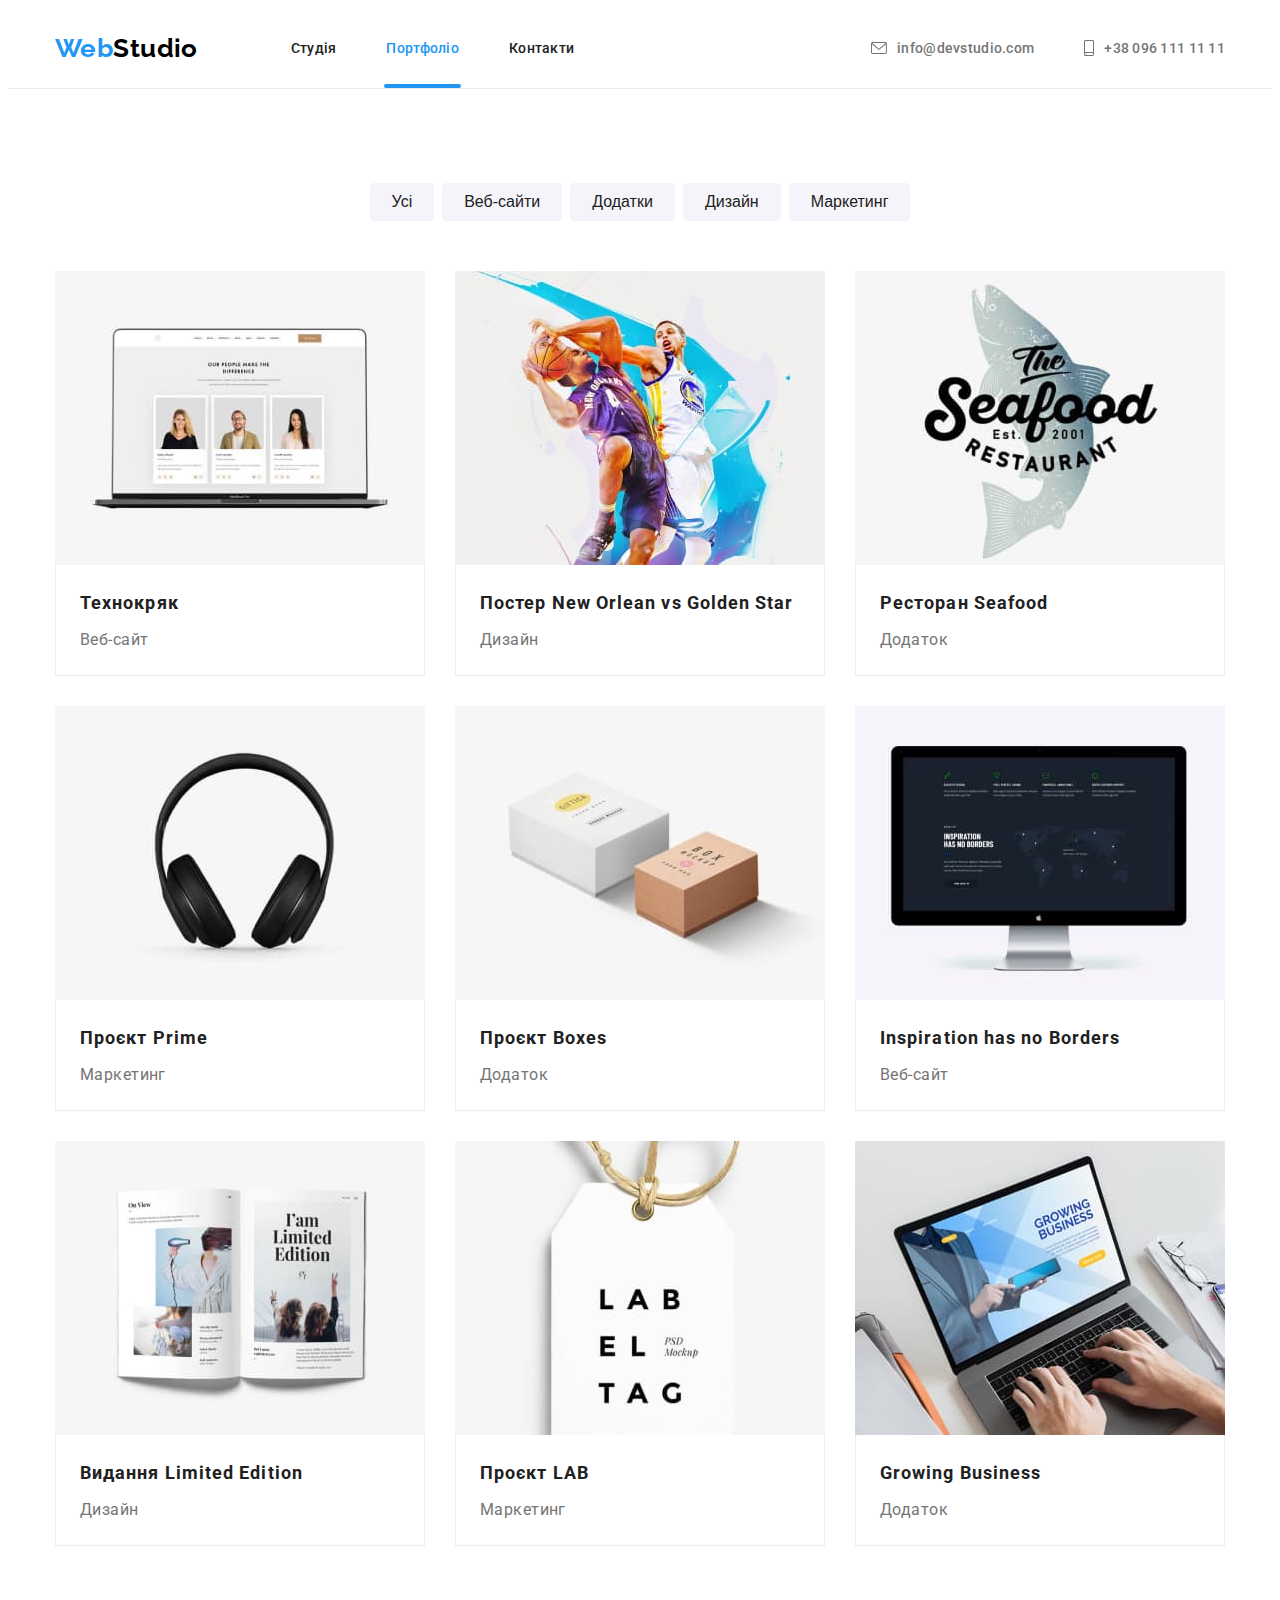
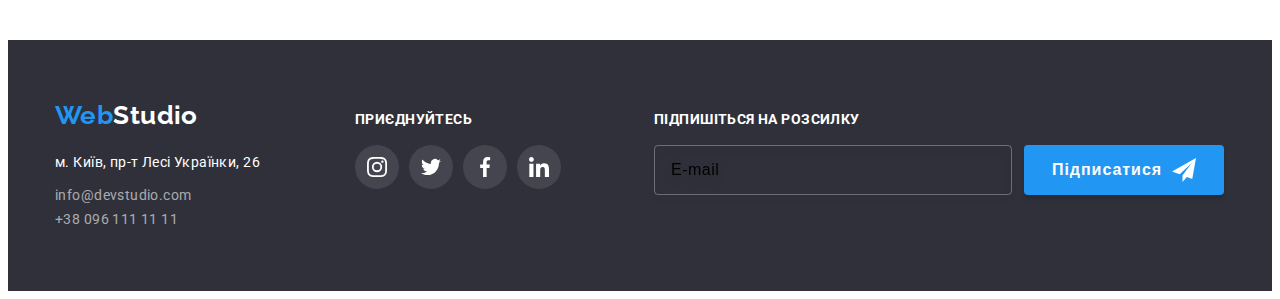
==== commit 48f675dd: "scss" ====
--- a/portfolio.html
+++ b/portfolio.html
@@ -18,6 +18,7 @@
       href="https://fonts.googleapis.com/css2?family=Raleway:wght@700&family=Roboto:wght@400;500;700;900&display=swap"
       rel="stylesheet"
     />
+    <link rel="stylesheet" href="./css/main.min.css" />
     <link rel="stylesheet" href="./css/styles.css" />
   </head>
   <body>
@@ -28,17 +29,19 @@
             ><span class="logo__accent">Web</span>Studio</a
           >
           <ul class="list nav__list">
-            <li class="nav__item"><a class="nav__link" href="./index.html">Студія</a></li>
+            <li class="nav__item">
+              <a class="nav__link" href="./index.html">Студія</a>
+            </li>
             <li class="nav__item">
               <a class="nav__link nav__link--active" href="./portfolio.html">Портфоліо</a>
             </li>
             <li class="nav__item"><a class="nav__link" href="#contact">Контакти</a></li>
           </ul>
         </nav>
-        <ul class="list header__container">
+        <ul class="list nav__list">
           <li class="nav__item">
             <a class="nav__link nav__link--contact" href="mailto:info@devstudio.com">
-              <svg class="nav__icon--envelope">
+              <svg class="icon--envelope">
                 <use href="./images/icons.svg#icon-envelope"></use>
               </svg>
               info@devstudio.com</a
@@ -46,7 +49,7 @@
           </li>
           <li class="nav__item">
             <a class="nav__link nav__link--contact" href="tel:+380961111111">
-              <svg class="nav__icon--smartphone">
+              <svg class="icon--smartphone">
                 <use href="./images/icons.svg#icon-smartphone"></use></svg
               >+38 096 111 11 11</a
             >
@@ -60,19 +63,19 @@
           <h1 class="visually-hidden">Портфоліо</h1>
           <ul class="list filter">
             <li class="filter__item">
-              <button class="filter__button" type="button">Усі</button>
+              <button class="button--filter" type="button">Усі</button>
             </li>
             <li class="filter__item">
-              <button class="filter__button" type="button">Веб-сайти</button>
+              <button class="button--filter" type="button">Веб-сайти</button>
             </li>
             <li class="filter__item">
-              <button class="filter__button" type="button">Додатки</button>
+              <button class="button--filter" type="button">Додатки</button>
             </li>
             <li class="filter__item">
-              <button class="filter__button" type="button">Дизайн</button>
+              <button class="button--filter" type="button">Дизайн</button>
             </li>
             <li class="filter__item">
-              <button class="filter__button" type="button">Маркетинг</button>
+              <button class="button--filter" type="button">Маркетинг</button>
             </li>
           </ul>
           <ul class="list grid">
--- a/css/main.min.css
+++ b/css/main.min.css
@@ -0,0 +1 @@
+*,*::before,*::after{-webkit-box-sizing:border-box;box-sizing:border-box}h1,h2,h3,p{margin:0}.list{list-style:none;margin:0;padding:0}.visually-hidden{position:absolute;white-space:nowrap;width:1px;height:1px;overflow:hidden;border:0;padding:0;clip:rect(0 0 0 0);-webkit-clip-path:inset(50%);clip-path:inset(50%);margin:-1px}body{background:#fff;color:#757575;font-family:"Roboto",sans-serif;font-size:14px;letter-spacing:.03em}img{display:block;max-width:100%;height:auto}.container{width:1200px;padding-left:15px;padding-right:15px;margin-left:auto;margin-right:auto}.section{padding-top:94px;padding-bottom:94px}.section__heading{margin-bottom:50px;color:#212121;font-weight:700;font-size:36px;line-height:1.1666666667;text-align:center}.grid{display:-webkit-box;display:-ms-flexbox;display:flex;-ms-flex-wrap:wrap;flex-wrap:wrap;gap:30px}.grid__item--advantage{width:270px}.grid__item--work{width:370px}.grid__item--team{width:270px}.grid__item--client{width:170px;height:92px}.grid__item--project{width:370px}.button{display:block;-webkit-transition:background-color 250ms cubic-bezier(0.4, 0, 0.2, 1);transition:background-color 250ms cubic-bezier(0.4, 0, 0.2, 1);background-color:#2196f3;color:#fff;font-weight:700;font-size:16px;line-height:1.875;letter-spacing:.06em;-webkit-box-shadow:0px 4px 4px rgba(0,0,0,.15);box-shadow:0px 4px 4px rgba(0,0,0,.15);border-radius:4px;border:none;cursor:pointer}.button--hero{padding:10px 32px;margin-left:auto;margin-right:auto}.button--ftr{display:-webkit-inline-box;display:-ms-inline-flexbox;display:inline-flex;-webkit-box-align:center;-ms-flex-align:center;align-items:center;padding:10px 28px}.button--form{display:-webkit-box;display:-ms-flexbox;display:flex;-webkit-box-align:center;-ms-flex-align:center;align-items:center;text-align:center;padding:10px 52px;margin-left:auto;margin-right:auto}.button:hover,.button:focus{background-color:#188ce8}.button--close{position:absolute;top:8px;right:8px;-webkit-transition:background-color 250ms cubic-bezier(0.4, 0, 0.2, 1);transition:background-color 250ms cubic-bezier(0.4, 0, 0.2, 1);padding:10px;line-height:0;background-color:#fff;border-radius:50%;border:1px solid rgba(0,0,0,.2);cursor:pointer}.button--close:focus,.button--close:hover{border-color:#2196f3;fill:#2196f3}.button--filter{padding:6px 22px;-webkit-transition:background-color 250ms cubic-bezier(0.4, 0, 0.2, 1),color 250ms cubic-bezier(0.4, 0, 0.2, 1),-webkit-box-shadow 250ms cubic-bezier(0.4, 0, 0.2, 1);transition:background-color 250ms cubic-bezier(0.4, 0, 0.2, 1),color 250ms cubic-bezier(0.4, 0, 0.2, 1),-webkit-box-shadow 250ms cubic-bezier(0.4, 0, 0.2, 1);transition:background-color 250ms cubic-bezier(0.4, 0, 0.2, 1),color 250ms cubic-bezier(0.4, 0, 0.2, 1),box-shadow 250ms cubic-bezier(0.4, 0, 0.2, 1);transition:background-color 250ms cubic-bezier(0.4, 0, 0.2, 1),color 250ms cubic-bezier(0.4, 0, 0.2, 1),box-shadow 250ms cubic-bezier(0.4, 0, 0.2, 1),-webkit-box-shadow 250ms cubic-bezier(0.4, 0, 0.2, 1);background-color:#f5f4fa;color:#212121;font-weight:500;font-size:16px;line-height:1.625;text-align:center;border-radius:4px;border:none;cursor:pointer}.button--filter:hover,.button--filter:focus{background-color:#2196f3;color:#fff;-webkit-box-shadow:0px 3px 1px rgba(0,0,0,.1),0px 1px 2px rgba(0,0,0,.08),0px 2px 2px rgba(0,0,0,.12);box-shadow:0px 3px 1px rgba(0,0,0,.1),0px 1px 2px rgba(0,0,0,.08),0px 2px 2px rgba(0,0,0,.12)}.icon--envelope{width:16px;height:12px;margin-right:10px;fill:currentColor}.icon--smartphone{width:10px;height:16px;margin-right:10px;fill:currentColor}.icon--send{width:24px;height:24px;margin-left:10px;fill:#fff}.icon--social{width:20px;height:20px}.icon--close{width:11px;height:11px}.icon--advantage{width:70px;height:70px}.icon--client{width:106px;height:60px}.icon--input{width:18px;height:18px}.icon--check{display:block;width:16px;height:15px;letter-spacing:0}.logo{font-family:"Raleway",sans-serif;font-size:26px;font-weight:700;line-height:1.1538461538;text-decoration:none}.logo__accent{color:#2196f3}.logo--header{margin-right:93px;color:#000}.logo--footer{color:#fff}.header{border-bottom:1px solid #ececec}.header__container{display:-webkit-box;display:-ms-flexbox;display:flex;-webkit-box-align:center;-ms-flex-align:center;align-items:center;-webkit-box-pack:justify;-ms-flex-pack:justify;justify-content:space-between}.footer{background-color:#2f303a;padding-top:60px;padding-bottom:60px}.footer__container{display:-webkit-box;display:-ms-flexbox;display:flex;-webkit-box-align:baseline;-ms-flex-align:baseline;align-items:baseline}.footer__container--address{margin-right:70px;width:230px}.footer__container--social{margin-right:93px;width:206px}.footer__container--form{display:-webkit-box;display:-ms-flexbox;display:flex;-webkit-box-orient:vertical;-webkit-box-direction:normal;-ms-flex-direction:column;flex-direction:column}.footer__container--title{margin-bottom:20px;color:#fff;font-weight:700;font-size:14px;line-height:.875;letter-spacing:.03em;text-transform:uppercase}.social{display:-webkit-box;display:-ms-flexbox;display:flex;-ms-flex-wrap:wrap;flex-wrap:wrap;gap:10px;-webkit-box-pack:center;-ms-flex-pack:center;justify-content:center}.social__link{display:block;fill:#fff;-webkit-transition:background-color 250ms cubic-bezier(0.4, 0, 0.2, 1);transition:background-color 250ms cubic-bezier(0.4, 0, 0.2, 1);text-decoration:none;padding:12px;background-color:rgba(255,255,255,.1);border-radius:50%;line-height:0}.social__link:hover,.social__link:focus{background-color:#2196f3}.form-ftr{display:-webkit-box;display:-ms-flexbox;display:flex;gap:12px}.form-ftr__input{display:block;padding:15px 16px;-webkit-transition:color 250ms cubic-bezier(0.4, 0, 0.2, 1),border-color 250ms cubic-bezier(0.4, 0, 0.2, 1);transition:color 250ms cubic-bezier(0.4, 0, 0.2, 1),border-color 250ms cubic-bezier(0.4, 0, 0.2, 1);outline:none;width:358px;height:50px;background-color:rgba(0,0,0,0);border:1px solid rgba(255,255,255,.3);-webkit-filter:drop-shadow(0px 4px 4px rgba(0, 0, 0, 0.15));filter:drop-shadow(0px 4px 4px rgba(0, 0, 0, 0.15));border-radius:4px}.form-ftr__input::-webkit-input-placeholder{font-size:16px;line-height:1.25;letter-spacing:.03em;color:var(--color-text-adress)}.form-ftr__input::-moz-placeholder{font-size:16px;line-height:1.25;letter-spacing:.03em;color:var(--color-text-adress)}.form-ftr__input:-ms-input-placeholder{font-size:16px;line-height:1.25;letter-spacing:.03em;color:var(--color-text-adress)}.form-ftr__input::-ms-input-placeholder{font-size:16px;line-height:1.25;letter-spacing:.03em;color:var(--color-text-adress)}.form-ftr__input::placeholder{font-size:16px;line-height:1.25;letter-spacing:.03em;color:var(--color-text-adress)}.form-ftr__label:focus-within>.form-ftr__input{color:#2196f3;border-color:#2196f3}.nav{display:-webkit-box;display:-ms-flexbox;display:flex;-webkit-box-align:center;-ms-flex-align:center;align-items:center}.nav__list{display:-webkit-box;display:-ms-flexbox;display:flex}.nav__item{margin-right:50px}.nav__item:last-child{margin-right:0}.nav__link{display:-webkit-box;display:-ms-flexbox;display:flex;-webkit-box-orient:vertical;-webkit-box-direction:normal;-ms-flex-direction:column;flex-direction:column;-webkit-box-align:center;-ms-flex-align:center;align-items:center;-ms-flex-wrap:nowrap;flex-wrap:nowrap;padding-top:32px;padding-bottom:32px;-webkit-transition:color 250ms cubic-bezier(0.4, 0, 0.2, 1);transition:color 250ms cubic-bezier(0.4, 0, 0.2, 1);text-decoration:none;color:#212121;font-weight:500;line-height:1.1428571429;letter-spacing:.02em}.nav__link:hover,.nav__link:focus{color:#2196f3}.nav__link--contact{-webkit-box-orient:horizontal;-webkit-box-direction:normal;-ms-flex-direction:row;flex-direction:row;color:#757575}.nav__link--active{color:#2196f3;padding-bottom:0}.nav__link--active::after{content:"";width:106%;height:4px;border-radius:2px;background-color:#2196f3;background-size:contain;margin-top:28px}.address{margin-top:20px}.address__item{margin-bottom:9px}.address__item:last-child{margin-bottom:0}.address__link{-webkit-transition:color 250ms cubic-bezier(0.4, 0, 0.2, 1);transition:color 250ms cubic-bezier(0.4, 0, 0.2, 1);text-decoration:none;font-style:normal;line-height:1.7142857143;color:#fff}.address__link--contact{color:rgba(255,255,255,.6)}.address__link:hover,.address__link:focus{color:#2196f3}.backdrop{background-color:rgba(0,0,0,.2);position:fixed;top:0;left:0;width:100%;height:100%;-webkit-transition-property:opacity;transition-property:opacity;-webkit-transition-duration:250ms;transition-duration:250ms;-webkit-transition-timing-function:cubic-bezier(0.4, 0, 0.2, 1);transition-timing-function:cubic-bezier(0.4, 0, 0.2, 1)}.backdrop.is-hidden{opacity:0;pointer-events:none}.modal{position:absolute;top:50%;left:50%;-webkit-transform:translate(-50%, -50%);transform:translate(-50%, -50%);padding:40px;width:528px;height:581px;background-color:#fff;-webkit-box-shadow:0px 1px 3px rgba(0,0,0,.12),0px 1px 1px rgba(0,0,0,.14),0px 2px 1px rgba(0,0,0,.2);box-shadow:0px 1px 3px rgba(0,0,0,.12),0px 1px 1px rgba(0,0,0,.14),0px 2px 1px rgba(0,0,0,.2);border-radius:4px}.modal__title{margin-bottom:12px;color:#212121;font-weight:700;font-size:20px;line-height:1.15;text-align:center;letter-spacing:.03em}.form{margin-bottom:20px}.form__label{display:-webkit-box;display:-ms-flexbox;display:flex;-webkit-box-orient:vertical;-webkit-box-direction:normal;-ms-flex-direction:column;flex-direction:column;position:relative;width:100%;height:100%;margin-bottom:10px}.form__label:last-child{margin-bottom:0}.form__text{margin-bottom:4px;color:#757575;font-size:12px;line-height:1.1666666667;letter-spacing:.01em}.form__input{padding:11px 42px;width:448px;height:40px;outline:none;-webkit-transition-property:color,border-color;transition-property:color,border-color;-webkit-transition-duration:250ms;transition-duration:250ms;-webkit-transition-timing-function:cubic-bezier(0.4, 0, 0.2, 1);transition-timing-function:cubic-bezier(0.4, 0, 0.2, 1);font-family:inherit;font-size:inherit;color:#757575;border:1px solid;border-color:rgba(33,33,33,.2);border-radius:4px}.form__icon{position:absolute;top:50%;left:12px;fill:var(--color-text-dark);-webkit-transition-property:fill;transition-property:fill;-webkit-transition-duration:250ms;transition-duration:250ms;-webkit-transition-timing-function:cubic-bezier(0.4, 0, 0.2, 1);transition-timing-function:cubic-bezier(0.4, 0, 0.2, 1)}.form__textarea{padding:12px 16px;width:448px;height:120px;resize:none;outline:none;font-family:inherit;font-size:inherit;color:#757575;border:1px solid rgba(33,33,33,.2);border-radius:4px}.form__textarea::-webkit-input-placeholder{color:rgba(117,117,117,.5);font-size:12px;line-height:1.1666666667}.form__textarea::-moz-placeholder{color:rgba(117,117,117,.5);font-size:12px;line-height:1.1666666667}.form__textarea:-ms-input-placeholder{color:rgba(117,117,117,.5);font-size:12px;line-height:1.1666666667}.form__textarea::-ms-input-placeholder{color:rgba(117,117,117,.5);font-size:12px;line-height:1.1666666667}.form__textarea::placeholder{color:rgba(117,117,117,.5);font-size:12px;line-height:1.1666666667}.form__label:focus-within>.form__input,.form__label:focus-within>.form__icon,.form__label:focus-within>.form__textarea{color:#2196f3;border-color:#2196f3;fill:#2196f3}.checkbox{display:-webkit-box;display:-ms-flexbox;display:flex;-webkit-box-pack:center;-ms-flex-pack:center;justify-content:center;-webkit-box-align:center;-ms-flex-align:center;align-items:center;width:100%;height:100%;margin-bottom:30px}.checkbox__text{color:#757575;font-size:14px;line-height:1.7142857143;letter-spacing:.03em}.checkbox__input--hidden{-moz-appearance:none;-webkit-appearance:none;appearance:none}.checkbox__icon{display:-webkit-box;display:-ms-flexbox;display:flex;-webkit-box-align:center;-ms-flex-align:center;align-items:center;-webkit-box-pack:center;-ms-flex-pack:center;justify-content:center;-ms-flex-line-pack:center;align-content:center;margin-right:8px;width:15px;height:16px;border:2px solid #212121;border-radius:4px}.checkbox__link{color:#2196f3;font-size:14px;line-height:1.7142857143;letter-spacing:.03em;-webkit-text-decoration-line:underline;text-decoration-line:underline}.checkbox__input:checked+.checkbox__icon{background-color:#2196f3;background-origin:border-box;border-color:rgba(0,0,0,0)}.hero{background-color:#2f303a;background-image:-webkit-gradient(linear, left top, left bottom, from(rgba(47, 48, 58, 0.4)), to(rgba(47, 48, 58, 0.4))),url(../images/hero.jpg);background-image:linear-gradient(rgba(47, 48, 58, 0.4), rgba(47, 48, 58, 0.4)),url(../images/hero.jpg);background-size:1600px;background-position:center;background-repeat:no-repeat;padding-top:200px;padding-bottom:200px}.hero__container{padding-left:252px;padding-right:252px}.hero__title{width:696px;margin-bottom:30px;margin-left:0;margin-right:0;color:#fff;font-weight:900;font-size:44px;line-height:1.3636363636;text-align:center;letter-spacing:.06em;text-transform:uppercase}.advantage__card{display:-webkit-box;display:-ms-flexbox;display:flex;-webkit-box-pack:center;-ms-flex-pack:center;justify-content:center;-webkit-box-align:center;-ms-flex-align:center;align-items:center;width:100%;height:120px;margin-bottom:30px;background-color:#f5f4fa;border-radius:4px}.advantage__title{margin-bottom:10px;color:#212121;font-size:14px;font-weight:700;line-height:1.1428571429;text-transform:uppercase}.advantage__text{font-weight:400;font-size:14px;line-height:1.7142857143;letter-spacing:.03em}.work{padding-top:0}.work__card{position:relative;width:100%;height:100%}.work__label{position:absolute;bottom:0;left:0;width:100%;height:70px;padding-top:27px;padding-bottom:27px;background-color:rgba(47,48,58,.8)}.work__text{line-height:1.1428571429;text-align:center;text-transform:uppercase;color:#fff}.team{background-color:#f5f4fa}.team__item{background-color:#fff;-webkit-box-shadow:0px 1px 3px rgba(0,0,0,.12),0px 1px 1px rgba(0,0,0,.14),0px 2px 1px rgba(0,0,0,.2);box-shadow:0px 1px 3px rgba(0,0,0,.12),0px 1px 1px rgba(0,0,0,.14),0px 2px 1px rgba(0,0,0,.2);border-radius:0px 0px 4px 4px}.team__container{padding:30px}.team__member{margin-bottom:10px;color:#212121;font-weight:500;font-size:16px;line-height:1.1875;text-align:center}.team__function{margin-bottom:16px;font-size:16px;line-height:1.1875;text-align:center}.grid--social{display:-webkit-box;display:-ms-flexbox;display:flex;-ms-flex-wrap:wrap;flex-wrap:wrap;gap:10px;-webkit-box-pack:center;-ms-flex-pack:center;justify-content:center}.team__link{display:block;fill:#afb1b8;-webkit-transition:background-color 250ms cubic-bezier(0.4, 0, 0.2, 1),fill 250ms cubic-bezier(0.4, 0, 0.2, 1);transition:background-color 250ms cubic-bezier(0.4, 0, 0.2, 1),fill 250ms cubic-bezier(0.4, 0, 0.2, 1);text-decoration:none;padding:12px;background-color:rgba(0,0,0,0);border-radius:50%;line-height:0}.team__link:hover,.team__link:focus{fill:#fff;background-color:#2196f3}.client__link{display:-webkit-box;display:-ms-flexbox;display:flex;-webkit-box-pack:center;-ms-flex-pack:center;justify-content:center;-webkit-box-align:center;-ms-flex-align:center;align-items:center;-webkit-transition:fill 250ms cubic-bezier(0.4, 0, 0.2, 1),border-color 250ms cubic-bezier(0.4, 0, 0.2, 1);transition:fill 250ms cubic-bezier(0.4, 0, 0.2, 1),border-color 250ms cubic-bezier(0.4, 0, 0.2, 1);width:100%;height:100%;fill:#afb1b8;border:1px solid;border-color:#afb1b8;border-radius:4px;text-decoration:none}.client__link:hover,.client__link:focus{fill:#2196f3;border-color:#188ce8}.filter{display:-webkit-box;display:-ms-flexbox;display:flex;-webkit-box-pack:center;-ms-flex-pack:center;justify-content:center;margin-bottom:50px}.filter__item{margin-right:8px}.filter__item:last-child{margin-right:0}.project__link{display:block;-webkit-transition:-webkit-box-shadow 250ms cubic-bezier(0.4, 0, 0.2, 1);transition:-webkit-box-shadow 250ms cubic-bezier(0.4, 0, 0.2, 1);transition:box-shadow 250ms cubic-bezier(0.4, 0, 0.2, 1);transition:box-shadow 250ms cubic-bezier(0.4, 0, 0.2, 1), -webkit-box-shadow 250ms cubic-bezier(0.4, 0, 0.2, 1);text-decoration:none}.project__link:hover,.project__link:focus{-webkit-box-shadow:0px 1px 1px rgba(0,0,0,.12),0px 4px 4px rgba(0,0,0,.06),1px 4px 6px rgba(0,0,0,.16);box-shadow:0px 1px 1px rgba(0,0,0,.12),0px 4px 4px rgba(0,0,0,.06),1px 4px 6px rgba(0,0,0,.16)}.project__link:hover .overlay,.project__link:focus .overlay{-webkit-transform:translatey(0%);transform:translatey(0%)}.project__container{position:relative;width:370px;height:294px;overflow:hidden}.project__box{padding:20px 24px;border-left:1px solid #eee;border-right:1px solid #eee;border-bottom:1px solid #eee}.project__name{margin-bottom:4px;color:#212121;font-weight:700;font-size:18px;line-height:2;letter-spacing:.06em}.project__filter{color:#757575;font-size:16px;line-height:1.875}.overlay{position:absolute;top:0;left:0;width:100%;height:100%;-webkit-transform:translatey(100%);transform:translatey(100%);-webkit-transition:-webkit-transform 250ms cubic-bezier(0.4, 0, 0.2, 1);transition:-webkit-transform 250ms cubic-bezier(0.4, 0, 0.2, 1);transition:transform 250ms cubic-bezier(0.4, 0, 0.2, 1);transition:transform 250ms cubic-bezier(0.4, 0, 0.2, 1), -webkit-transform 250ms cubic-bezier(0.4, 0, 0.2, 1);padding:63px 24px;background-color:rgba(33,150,243,.9)}.overlay__text{font-size:18px;line-height:1.5555555556;letter-spacing:.03em;color:#fff}/*# sourceMappingURL=main.min.css.map */--- a/css/styles.css
+++ b/css/styles.css
@@ -97,7 +97,6 @@
   gap: 30px;
 } */
 
-
 /*logo*/
 
 /* .logo {
@@ -310,7 +309,7 @@
   color: var(--background-color-bt-accent);
   border-color: var(--background-color-bt-accent);} */
 
-   /* може переіменувати у button--footer */
+/* може переіменувати у button--footer */
 /* .footer__button {
   display: inline-flex;
   align-items: center;
@@ -340,11 +339,11 @@
   background-color: var(--background-color-bt-activ);
 } */
 
-/*studio*/ 
+/*studio*/
 
 /*section hero*/
 
-.hero {
+/* .hero {
   background-color: var(--background-color-dark);
   background-image: linear-gradient(
       var(--background-color-gradient),
@@ -375,7 +374,7 @@
   text-align: center;
   letter-spacing: 0.06em;
   text-transform: uppercase;
-}
+} */
 
 /* .button--hero {
   display: block;
@@ -408,10 +407,10 @@
 
 /*section advantage*/
 
-.grid__item--advantage {
+/* .grid__item--advantage {
   width: 270px;
-}
-.advantage__card {
+} */
+/* .advantage__card {
   display: flex;
   justify-content: center;
   align-items: center;
@@ -437,11 +436,11 @@
 }
 .advatage__text {
   line-height: calc(24 / 14);
-}
+} */
 
 /*section work*/
 
-.work {
+/* .work {
   padding-top: 0;
 }
 .grid__item--work {
@@ -470,10 +469,10 @@
   text-transform: uppercase;
 
   color: var(--color-text-hero);
-}
+} */
 
 /*section team*/
-.team {
+/* .team {
   background-color: var(--background-color-sect);
 }
 .grid__item--team {
@@ -524,7 +523,7 @@
 .team__link--social:focus {
   fill: var(--color-text-hero);
   background-color: var(--background-color-bt-accent);
-}
+} */
 /* .icon--social
 .team__icon--social {
   width: 20px;
@@ -533,11 +532,11 @@
 
 /*section client*/
 
-.grid__item--client {
+/* .grid__item--client {
   width: 170px;
   height: 92px;
-}
-.client__link {
+} 
+ .client__link {
   display: flex;
   justify-content: center;
   align-items: center;
@@ -556,14 +555,14 @@
 .client__link:focus {
   fill: var(--background-color-bt-accent);
   border-color: var(--background-color-bt-activ);
-}
+} 
 .client__logo {
   width: 106px;
   height: 60px;
-}
+} */
 
 /*portfolio*/
-.filter {
+/* .filter {
   display: flex;
   justify-content: center;
   margin-bottom: 50px;
@@ -573,11 +572,12 @@
 }
 .filter__item:last-child {
   margin-right: 0;
-}
-.filter__button {
+} */
+/* .filter__button {
   padding: 6px 22px;
 
-  transition: background-color 250ms cubic-bezier(0.4, 0, 0.2, 1), color 250ms cubic-bezier(0.4, 0, 0.2, 1), box-shadow 250ms cubic-bezier(0.4, 0, 0.2, 1);
+  transition: background-color 250ms cubic-bezier(0.4, 0, 0.2, 1),
+    color 250ms cubic-bezier(0.4, 0, 0.2, 1), box-shadow 250ms cubic-bezier(0.4, 0, 0.2, 1);
 
   background-color: var(--background-color-bt);
   color: var(--color-text-topic);
@@ -595,11 +595,11 @@
   color: var(--color-text-hero);
   box-shadow: 0px 3px 1px rgba(0, 0, 0, 0.1), 0px 1px 2px rgba(0, 0, 0, 0.08),
     0px 2px 2px rgba(0, 0, 0, 0.12);
-}
-.grid__item--project {
+} */
+/* .grid__item--project {
   width: 370px;
-}
-.project__link {
+} */
+/* .project__link {
   display: block;
 
   transition: box-shadow 250ms cubic-bezier(0.4, 0, 0.2, 1);
@@ -658,11 +658,11 @@
   color: var(--color-text-main);
   font-size: 16px;
   line-height: calc(30 / 16);
-}
+} */
 
 /* MODAL */
 
-.backdrop {
+/* .backdrop {
   background-color: var(--background-color-backdrop);
   position: fixed;
   top: 0;
@@ -693,7 +693,7 @@
   box-shadow: 0px 1px 3px rgba(0, 0, 0, 0.12), 0px 1px 1px rgba(0, 0, 0, 0.14),
     0px 2px 1px rgba(0, 0, 0, 0.2);
   border-radius: 4px;
-}
+} */
 /* .modal__button--close {
 position: absolute;
 top: 8px;
@@ -719,7 +719,7 @@
   border-color: var(--background-color-bt-accent);
   fill: var(--background-color-bt-accent);
 } */
-
+/* 
 .modal__title {
   margin-bottom: 12px;
 
@@ -862,8 +862,7 @@
 line-height: calc(24 / 14);
 letter-spacing: 0.03em;
 text-decoration-line: underline;
-}
-
+} */
 
 /* .form__button{
   display: flex;
